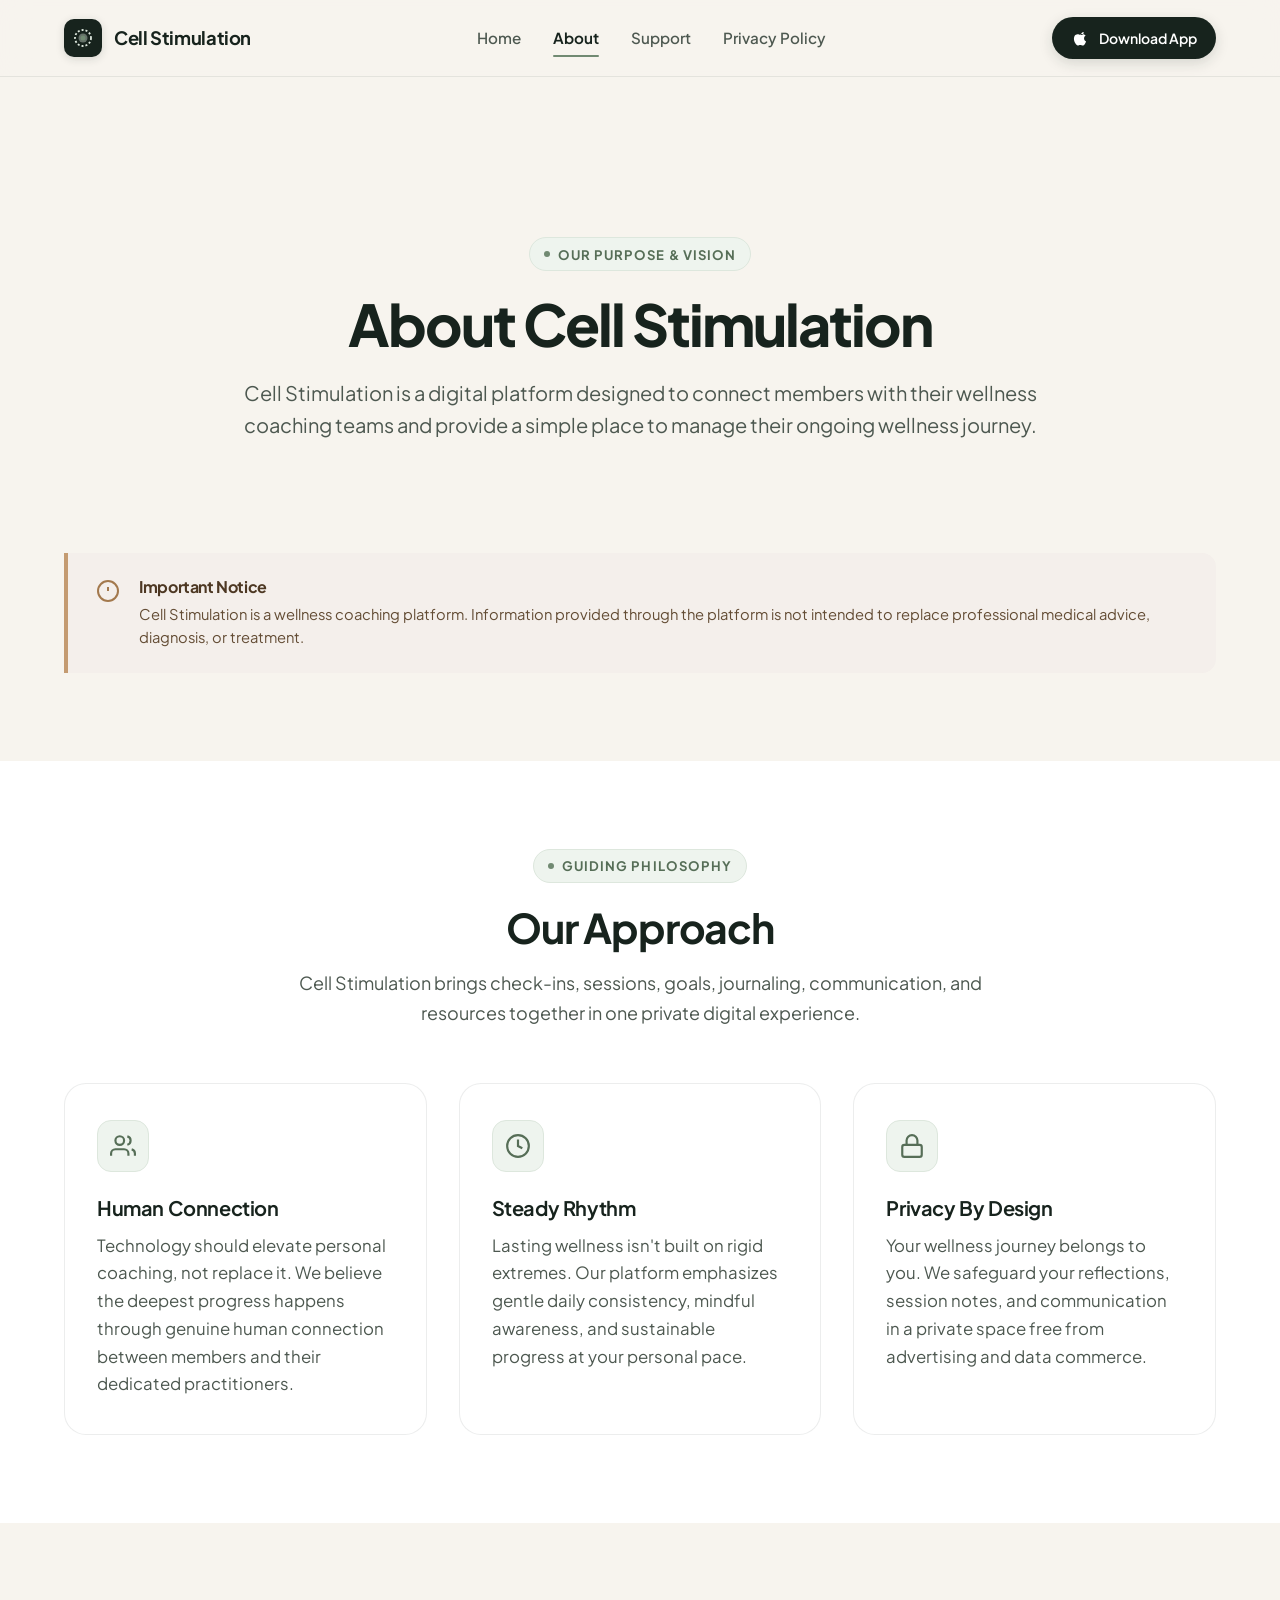
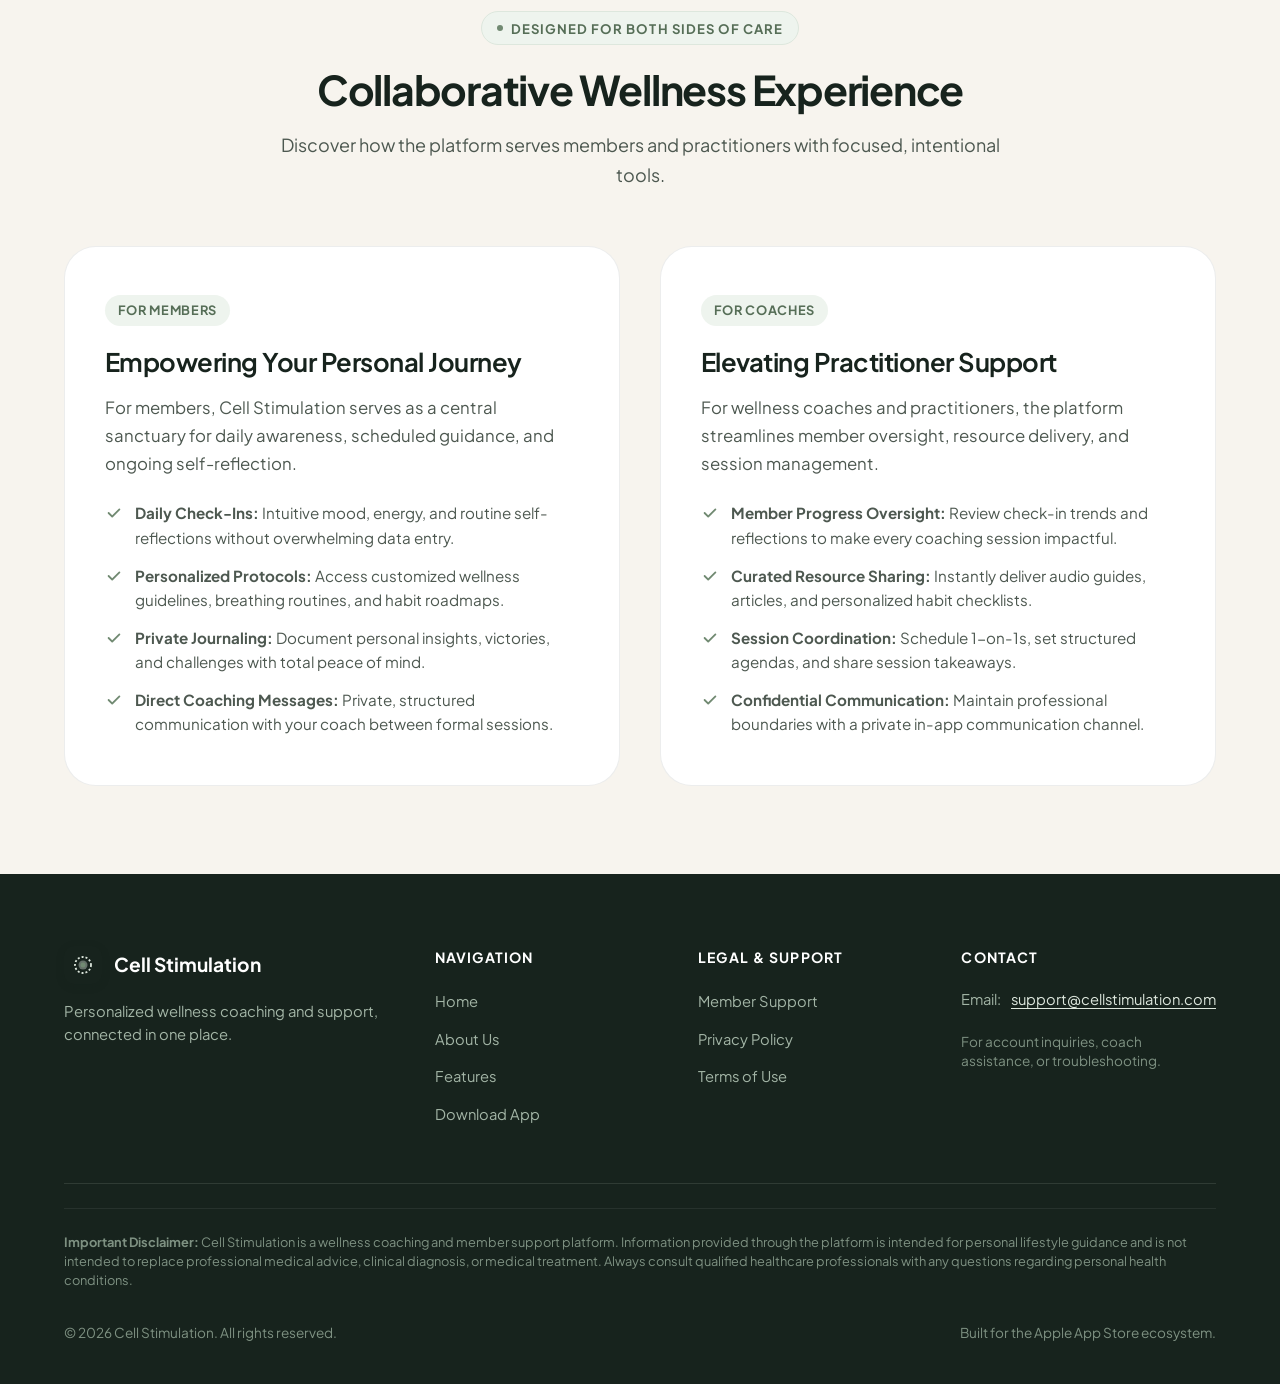
==== about/index.html @ 8d373051 "Deploy Cell Stimulation official website and Apple App Store support pages" ====
<!DOCTYPE html>
<html lang="en">
<head>
  <meta charset="UTF-8">
  <meta name="viewport" content="width=device-width, initial-scale=1.0">
  <title>About Cell Stimulation — Personalized Wellness Coaching Platform</title>
  <meta name="description" content="Learn about Cell Stimulation, a dedicated digital platform designed to connect members with their wellness coaching teams for personalized guidance, daily check-ins, and holistic support.">
  
  <!-- Open Graph -->
  <meta property="og:type" content="website">
  <meta property="og:title" content="About Cell Stimulation">
  <meta property="og:description" content="Cell Stimulation connects members with their wellness coaching teams and provides a simple place to manage their ongoing wellness journey.">
  <meta property="og:image" content="../assets/images/favicon.svg">
  
  <!-- Favicon -->
  <link rel="icon" type="image/svg+xml" href="../assets/images/favicon.svg">
  
  <!-- Google Fonts: Plus Jakarta Sans -->
  <link rel="preconnect" href="https://fonts.googleapis.com">
  <link rel="preconnect" href="https://fonts.gstatic.com" crossorigin>
  <link href="https://fonts.googleapis.com/css2?family=Plus+Jakarta+Sans:wght@400;500;600;700;800&display=swap" rel="stylesheet">
  
  <!-- Stylesheet -->
  <link rel="stylesheet" href="../assets/css/main.css">
</head>
<body>

  <!-- =========================================================================
       SITE HEADER & NAVIGATION
       ========================================================================= -->
  <header class="site-header">
    <div class="container">
      <nav class="nav-container" aria-label="Main Navigation">
        <!-- Logo -->
        <a href="../" class="site-logo" aria-label="Cell Stimulation Home">
          <div class="logo-symbol">
            <svg viewBox="0 0 24 24" fill="none">
              <circle cx="12" cy="12" r="8" stroke="#DDE7DD" stroke-width="1.8" stroke-dasharray="2 2"/>
              <circle cx="12" cy="12" r="4.5" fill="#DDE7DD" fill-opacity="0.4"/>
              <circle cx="12" cy="12" r="2.5" fill="#718A72"/>
            </svg>
          </div>
          <span>Cell Stimulation</span>
        </a>

        <!-- Desktop Navigation Links -->
        <div class="nav-links">
          <a href="../" class="nav-link">Home</a>
          <a href="./" class="nav-link active" aria-current="page">About</a>
          <a href="../support/" class="nav-link">Support</a>
          <a href="../privacy-policy/" class="nav-link">Privacy Policy</a>
        </div>

        <!-- Right Side CTA -->
        <div class="nav-actions">
          <a href="../#app-download" class="btn btn-primary btn-sm">
            <svg class="btn-icon" viewBox="0 0 24 24" fill="currentColor">
              <path d="M18.71 19.5c-.83 1.24-1.71 2.45-3.05 2.47-1.34.03-1.77-.79-3.29-.79-1.53 0-2 .77-3.27.82-1.31.05-2.3-1.32-3.14-2.53C4.25 17 2.94 12.45 4.7 9.39c.87-1.52 2.43-2.48 4.12-2.51 1.28-.02 2.5.87 3.29.87.78 0 2.26-1.07 3.81-.91.65.03 2.47.26 3.64 1.98-.09.06-2.17 1.28-2.15 3.81.03 3.02 2.65 4.03 2.68 4.04-.03.07-.42 1.44-1.38 2.83M15.97 6.84c.64-.78 1.08-1.86.96-2.95-.93.04-2.05.62-2.71 1.4-.58.67-1.09 1.76-.95 2.82 1.03.08 2.07-.54 2.7-1.27z"/>
            </svg>
            Download App
          </a>
          <button class="mobile-toggle" aria-label="Toggle Navigation Menu" aria-expanded="false">
            <span class="hamburger-icon">
              <span class="hamburger-line"></span>
              <span class="hamburger-line"></span>
              <span class="hamburger-line"></span>
            </span>
          </button>
        </div>
      </nav>
    </div>

    <!-- Mobile Drawer Menu -->
    <div class="mobile-drawer" role="region" aria-label="Mobile Navigation">
      <a href="../" class="mobile-nav-link">Home</a>
      <a href="./" class="mobile-nav-link active">About</a>
      <a href="../support/" class="mobile-nav-link">Support</a>
      <a href="../privacy-policy/" class="mobile-nav-link">Privacy Policy</a>
      <a href="../terms/" class="mobile-nav-link">Terms of Use</a>
      <a href="../#app-download" class="btn btn-primary" style="margin-top: 0.5rem;">
        Download the App
      </a>
    </div>
  </header>

  <!-- =========================================================================
       ABOUT HERO
       ========================================================================= -->
  <main>
    <section class="section section-cream" style="padding-bottom: 2rem;">
      <div class="container">
        <div class="about-hero">
          <div class="eyebrow">
            <span class="eyebrow-dot"></span>
            Our Purpose & Vision
          </div>
          <h1>About Cell Stimulation</h1>
          <p class="lead-text">
            Cell Stimulation is a digital platform designed to connect members with their wellness coaching teams and provide a simple place to manage their ongoing wellness journey.
          </p>
        </div>

        <!-- Medical Disclaimer Banner -->
        <div class="disclaimer-banner">
          <svg class="disclaimer-icon" viewBox="0 0 24 24" fill="none" stroke="currentColor" stroke-width="2">
            <circle cx="12" cy="12" r="10"></circle>
            <line x1="12" y1="8" x2="12" y2="12"></line>
            <line x1="12" y1="16" x2="12.01" y2="16"></line>
          </svg>
          <div class="disclaimer-content">
            <h4>Important Notice</h4>
            <p>
              Cell Stimulation is a wellness coaching platform. Information provided through the platform is not intended to replace professional medical advice, diagnosis, or treatment.
            </p>
          </div>
        </div>
      </div>
    </section>

    <!-- =========================================================================
         OUR APPROACH SECTION
         ========================================================================= -->
    <section class="section section-white">
      <div class="container">
        <div class="section-header">
          <div class="eyebrow">
            <span class="eyebrow-dot"></span>
            Guiding Philosophy
          </div>
          <h2>Our Approach</h2>
          <p>
            Cell Stimulation brings check-ins, sessions, goals, journaling, communication, and resources together in one private digital experience.
          </p>
        </div>

        <div class="about-pillars">
          <div class="pillar-card">
            <div class="feature-icon-box">
              <svg viewBox="0 0 24 24" fill="none" stroke="currentColor" stroke-width="2">
                <path d="M17 21v-2a4 4 0 0 0-4-4H5a4 4 0 0 0-4 4v2"></path>
                <circle cx="9" cy="7" r="4"></circle>
                <path d="M23 21v-2a4 4 0 0 0-3-3.87"></path>
                <path d="M16 3.13a4 4 0 0 1 0 7.75"></path>
              </svg>
            </div>
            <h3>Human Connection</h3>
            <p>
              Technology should elevate personal coaching, not replace it. We believe the deepest progress happens through genuine human connection between members and their dedicated practitioners.
            </p>
          </div>

          <div class="pillar-card">
            <div class="feature-icon-box">
              <svg viewBox="0 0 24 24" fill="none" stroke="currentColor" stroke-width="2">
                <circle cx="12" cy="12" r="10"></circle>
                <path d="M12 6v6l4 2"></path>
              </svg>
            </div>
            <h3>Steady Rhythm</h3>
            <p>
              Lasting wellness isn't built on rigid extremes. Our platform emphasizes gentle daily consistency, mindful awareness, and sustainable progress at your personal pace.
            </p>
          </div>

          <div class="pillar-card">
            <div class="feature-icon-box">
              <svg viewBox="0 0 24 24" fill="none" stroke="currentColor" stroke-width="2">
                <rect x="3" y="11" width="18" height="11" rx="2" ry="2"></rect>
                <path d="M7 11V7a5 5 0 0 1 10 0v4"></path>
              </svg>
            </div>
            <h3>Privacy By Design</h3>
            <p>
              Your wellness journey belongs to you. We safeguard your reflections, session notes, and communication in a private space free from advertising and data commerce.
            </p>
          </div>
        </div>
      </div>
    </section>

    <!-- =========================================================================
         FOR MEMBERS & FOR COACHES (Role Split)
         ========================================================================= -->
    <section class="section section-cream">
      <div class="container">
        <div class="section-header">
          <div class="eyebrow">
            <span class="eyebrow-dot"></span>
            Designed for Both Sides of Care
          </div>
          <h2>Collaborative Wellness Experience</h2>
          <p>Discover how the platform serves members and practitioners with focused, intentional tools.</p>
        </div>

        <div class="role-split-grid">
          <!-- Card 1: For Members -->
          <div class="role-card">
            <span class="role-card-badge">For Members</span>
            <h3>Empowering Your Personal Journey</h3>
            <p>
              For members, Cell Stimulation serves as a central sanctuary for daily awareness, scheduled guidance, and ongoing self-reflection.
            </p>
            <div class="role-feature-list">
              <div class="role-feature-item">
                <svg class="role-check-bullet" viewBox="0 0 20 20" fill="currentColor">
                  <path fill-rule="evenodd" d="M16.707 5.293a1 1 0 010 1.414l-8 8a1 1 0 01-1.414 0l-4-4a1 1 0 011.414-1.414L8 12.586l7.293-7.293a1 1 0 011.414 0z" clip-rule="evenodd"/>
                </svg>
                <span><strong>Daily Check-Ins:</strong> Intuitive mood, energy, and routine self-reflections without overwhelming data entry.</span>
              </div>
              <div class="role-feature-item">
                <svg class="role-check-bullet" viewBox="0 0 20 20" fill="currentColor">
                  <path fill-rule="evenodd" d="M16.707 5.293a1 1 0 010 1.414l-8 8a1 1 0 01-1.414 0l-4-4a1 1 0 011.414-1.414L8 12.586l7.293-7.293a1 1 0 011.414 0z" clip-rule="evenodd"/>
                </svg>
                <span><strong>Personalized Protocols:</strong> Access customized wellness guidelines, breathing routines, and habit roadmaps.</span>
              </div>
              <div class="role-feature-item">
                <svg class="role-check-bullet" viewBox="0 0 20 20" fill="currentColor">
                  <path fill-rule="evenodd" d="M16.707 5.293a1 1 0 010 1.414l-8 8a1 1 0 01-1.414 0l-4-4a1 1 0 011.414-1.414L8 12.586l7.293-7.293a1 1 0 011.414 0z" clip-rule="evenodd"/>
                </svg>
                <span><strong>Private Journaling:</strong> Document personal insights, victories, and challenges with total peace of mind.</span>
              </div>
              <div class="role-feature-item">
                <svg class="role-check-bullet" viewBox="0 0 20 20" fill="currentColor">
                  <path fill-rule="evenodd" d="M16.707 5.293a1 1 0 010 1.414l-8 8a1 1 0 01-1.414 0l-4-4a1 1 0 011.414-1.414L8 12.586l7.293-7.293a1 1 0 011.414 0z" clip-rule="evenodd"/>
                </svg>
                <span><strong>Direct Coaching Messages:</strong> Private, structured communication with your coach between formal sessions.</span>
              </div>
            </div>
          </div>

          <!-- Card 2: For Coaches -->
          <div class="role-card">
            <span class="role-card-badge">For Coaches</span>
            <h3>Elevating Practitioner Support</h3>
            <p>
              For wellness coaches and practitioners, the platform streamlines member oversight, resource delivery, and session management.
            </p>
            <div class="role-feature-list">
              <div class="role-feature-item">
                <svg class="role-check-bullet" viewBox="0 0 20 20" fill="currentColor">
                  <path fill-rule="evenodd" d="M16.707 5.293a1 1 0 010 1.414l-8 8a1 1 0 01-1.414 0l-4-4a1 1 0 011.414-1.414L8 12.586l7.293-7.293a1 1 0 011.414 0z" clip-rule="evenodd"/>
                </svg>
                <span><strong>Member Progress Oversight:</strong> Review check-in trends and reflections to make every coaching session impactful.</span>
              </div>
              <div class="role-feature-item">
                <svg class="role-check-bullet" viewBox="0 0 20 20" fill="currentColor">
                  <path fill-rule="evenodd" d="M16.707 5.293a1 1 0 010 1.414l-8 8a1 1 0 01-1.414 0l-4-4a1 1 0 011.414-1.414L8 12.586l7.293-7.293a1 1 0 011.414 0z" clip-rule="evenodd"/>
                </svg>
                <span><strong>Curated Resource Sharing:</strong> Instantly deliver audio guides, articles, and personalized habit checklists.</span>
              </div>
              <div class="role-feature-item">
                <svg class="role-check-bullet" viewBox="0 0 20 20" fill="currentColor">
                  <path fill-rule="evenodd" d="M16.707 5.293a1 1 0 010 1.414l-8 8a1 1 0 01-1.414 0l-4-4a1 1 0 011.414-1.414L8 12.586l7.293-7.293a1 1 0 011.414 0z" clip-rule="evenodd"/>
                </svg>
                <span><strong>Session Coordination:</strong> Schedule 1-on-1s, set structured agendas, and share session takeaways.</span>
              </div>
              <div class="role-feature-item">
                <svg class="role-check-bullet" viewBox="0 0 20 20" fill="currentColor">
                  <path fill-rule="evenodd" d="M16.707 5.293a1 1 0 010 1.414l-8 8a1 1 0 01-1.414 0l-4-4a1 1 0 011.414-1.414L8 12.586l7.293-7.293a1 1 0 011.414 0z" clip-rule="evenodd"/>
                </svg>
                <span><strong>Confidential Communication:</strong> Maintain professional boundaries with a private in-app communication channel.</span>
              </div>
            </div>
          </div>
        </div>
      </div>
    </section>
  </main>

  <!-- =========================================================================
       FOOTER
       ========================================================================= -->
  <footer class="site-footer">
    <div class="container">
      <div class="footer-top">
        <div class="footer-brand">
          <div class="footer-logo">
            <div class="logo-symbol">
              <svg viewBox="0 0 24 24" fill="none">
                <circle cx="12" cy="12" r="8" stroke="#DDE7DD" stroke-width="1.8" stroke-dasharray="2 2"/>
                <circle cx="12" cy="12" r="4.5" fill="#DDE7DD" fill-opacity="0.4"/>
                <circle cx="12" cy="12" r="2.5" fill="#718A72"/>
              </svg>
            </div>
            <span>Cell Stimulation</span>
          </div>
          <p class="footer-desc">
            Personalized wellness coaching and support, connected in one place.
          </p>
        </div>

        <div>
          <div class="footer-heading">Navigation</div>
          <ul class="footer-links">
            <li><a href="../" class="footer-link">Home</a></li>
            <li><a href="./" class="footer-link">About Us</a></li>
            <li><a href="../#features" class="footer-link">Features</a></li>
            <li><a href="../#app-download" class="footer-link">Download App</a></li>
          </ul>
        </div>

        <div>
          <div class="footer-heading">Legal & Support</div>
          <ul class="footer-links">
            <li><a href="../support/" class="footer-link">Member Support</a></li>
            <li><a href="../privacy-policy/" class="footer-link">Privacy Policy</a></li>
            <li><a href="../terms/" class="footer-link">Terms of Use</a></li>
          </ul>
        </div>

        <div>
          <div class="footer-heading">Contact</div>
          <div class="footer-links">
            <div class="footer-contact-item">
              <span>Email:</span>
              <a href="mailto:support@cellstimulation.com" class="support-email-link">support@cellstimulation.com</a>
            </div>
            <p style="font-size: 0.85rem; color: #7E9182; margin-top: 0.5rem; line-height: 1.4;">
              For account inquiries, coach assistance, or troubleshooting.
            </p>
          </div>
        </div>
      </div>

      <div class="medical-disclaimer-footer">
        <strong>Important Disclaimer:</strong> Cell Stimulation is a wellness coaching and member support platform. Information provided through the platform is intended for personal lifestyle guidance and is not intended to replace professional medical advice, clinical diagnosis, or medical treatment. Always consult qualified healthcare professionals with any questions regarding personal health conditions.
      </div>

      <div class="footer-bottom">
        <div>© <span class="current-year">2026</span> Cell Stimulation. All rights reserved.</div>
        <div>Built for the Apple App Store ecosystem.</div>
      </div>
    </div>
  </footer>

  <script src="../assets/js/main.js"></script>
</body>
</html>
---- assets/css/main.css ----
/* ==========================================================================
   CELL STIMULATION — CORE DESIGN SYSTEM & STYLESHEET
   Aesthetic: Minimal Premium Wellness (Calm, Warm, Trustworthy, Human)
   Palette: Forest Dark, Sage, Soft Sage, Warm Cream, Ivory, Crisp White
   ========================================================================== */

/* --------------------------------------------------------------------------
   CSS VARIABLES & DESIGN TOKENS
   -------------------------------------------------------------------------- */
:root {
  /* Brand Palette */
  --primary-dark: #17231D;
  --primary-dark-rgb: 23, 35, 29;
  --sage: #718A72;
  --sage-rgb: 113, 138, 114;
  --sage-dark: #566E57;
  --sage-hover: #607961;
  --soft-sage: #DDE7DD;
  --soft-sage-subtle: #EEF4EE;
  --soft-sage-light: #F4F8F4;
  --warm-cream: #F7F4EE;
  --warm-cream-alt: #EFE9DE;
  --white: #FFFFFF;
  --white-rgb: 255, 255, 255;
  
  /* Text & Surfaces */
  --text-primary: #1D241F;
  --text-secondary: #4D5850;
  --text-muted: #69736C;
  --text-light: #8E9991;
  --surface-card: #FFFFFF;
  --surface-subtle: #FAF8F5;
  --surface-elevated: #FFFFFF;
  
  /* Borders & Shadows */
  --border-subtle: rgba(23, 35, 29, 0.08);
  --border-light: rgba(23, 35, 29, 0.12);
  --border-sage: rgba(113, 138, 114, 0.3);
  --shadow-sm: 0 2px 8px -2px rgba(23, 35, 29, 0.04), 0 1px 3px rgba(23, 35, 29, 0.02);
  --shadow-md: 0 8px 24px -4px rgba(23, 35, 29, 0.06), 0 2px 6px -1px rgba(23, 35, 29, 0.03);
  --shadow-lg: 0 20px 40px -8px rgba(23, 35, 29, 0.08), 0 4px 12px -2px rgba(23, 35, 29, 0.04);
  --shadow-phone: 0 28px 60px -12px rgba(23, 35, 29, 0.16), 0 12px 24px -6px rgba(23, 35, 29, 0.08);
  
  /* Typography */
  --font-family: 'Plus Jakarta Sans', -apple-system, BlinkMacSystemFont, 'Segoe UI', Roboto, Helvetica, Arial, sans-serif;
  --font-serif: 'Playfair Display', Georgia, serif;
  
  /* Transitions */
  --transition-fast: 0.18s cubic-bezier(0.16, 1, 0.3, 1);
  --transition-base: 0.28s cubic-bezier(0.16, 1, 0.3, 1);
  --transition-smooth: 0.4s cubic-bezier(0.16, 1, 0.3, 1);
  
  /* Layout */
  --container-max: 1200px;
  --container-legal: 860px;
  --container-pad: 1.5rem;
  --nav-height: 76px;
  --radius-sm: 8px;
  --radius-md: 14px;
  --radius-lg: 22px;
  --radius-xl: 32px;
  --radius-full: 9999px;
}

/* --------------------------------------------------------------------------
   RESET & BASE STYLES
   -------------------------------------------------------------------------- */
*, *::before, *::after {
  box-sizing: border-box;
  margin: 0;
  padding: 0;
}

html {
  font-family: var(--font-family);
  font-size: 16px;
  line-height: 1.6;
  color: var(--text-primary);
  background-color: var(--warm-cream);
  scroll-behavior: smooth;
  -webkit-font-smoothing: antialiased;
  -moz-osx-font-smoothing: grayscale;
  text-rendering: optimizeLegibility;
}

body {
  min-height: 100vh;
  display: flex;
  flex-direction: column;
  background-color: var(--warm-cream);
  overflow-x: hidden;
}

img, svg {
  display: block;
  max-width: 100%;
}

a {
  color: inherit;
  text-decoration: none;
  transition: color var(--transition-fast);
}

button, input, select, textarea {
  font: inherit;
  color: inherit;
}

ul, ol {
  list-style: none;
}

/* --------------------------------------------------------------------------
   TYPOGRAPHY
   -------------------------------------------------------------------------- */
h1, h2, h3, h4, h5, h6 {
  color: var(--primary-dark);
  font-weight: 700;
  line-height: 1.25;
  letter-spacing: -0.025em;
}

h1 {
  font-size: clamp(2.4rem, 4.5vw, 3.8rem);
  letter-spacing: -0.035em;
  font-weight: 750;
  line-height: 1.15;
}

h2 {
  font-size: clamp(1.85rem, 3.2vw, 2.6rem);
  letter-spacing: -0.03em;
  line-height: 1.2;
}

h3 {
  font-size: clamp(1.25rem, 2vw, 1.5rem);
  font-weight: 650;
  letter-spacing: -0.02em;
}

p {
  color: var(--text-secondary);
  font-size: 1.05rem;
  line-height: 1.65;
}

.lead-text {
  font-size: clamp(1.1rem, 1.8vw, 1.25rem);
  line-height: 1.6;
  color: var(--text-secondary);
}

.text-muted {
  color: var(--text-muted);
}

.eyebrow {
  display: inline-flex;
  align-items: center;
  gap: 0.5rem;
  font-size: 0.82rem;
  font-weight: 700;
  text-transform: uppercase;
  letter-spacing: 0.08em;
  color: var(--sage-dark);
  background-color: var(--soft-sage-subtle);
  border: 1px solid var(--soft-sage);
  padding: 0.35rem 0.9rem;
  border-radius: var(--radius-full);
  margin-bottom: 1.25rem;
}

.eyebrow-dot {
  width: 6px;
  height: 6px;
  border-radius: 50%;
  background-color: var(--sage);
}

/* --------------------------------------------------------------------------
   LAYOUT UTILITIES
   -------------------------------------------------------------------------- */
.container {
  width: 100%;
  max-width: var(--container-max);
  margin-left: auto;
  margin-right: auto;
  padding-left: var(--container-pad);
  padding-right: var(--container-pad);
}

.container-narrow {
  max-width: 900px;
}

.container-legal {
  max-width: var(--container-legal);
}

.section {
  padding: 5.5rem 0;
  position: relative;
}

.section-cream {
  background-color: var(--warm-cream);
}

.section-white {
  background-color: var(--white);
}

.section-subtle {
  background-color: var(--soft-sage-light);
}

.section-header {
  text-align: center;
  max-width: 720px;
  margin: 0 auto 3.5rem auto;
}

.section-header h2 {
  margin-bottom: 1rem;
}

.section-header p {
  font-size: 1.125rem;
}

/* --------------------------------------------------------------------------
   BUTTONS & BADGES
   -------------------------------------------------------------------------- */
.btn {
  display: inline-flex;
  align-items: center;
  justify-content: center;
  gap: 0.6rem;
  font-size: 0.975rem;
  font-weight: 600;
  padding: 0.8rem 1.6rem;
  border-radius: var(--radius-full);
  transition: all var(--transition-base);
  cursor: pointer;
  border: 1px solid transparent;
  white-space: nowrap;
}

.btn-primary {
  background-color: var(--primary-dark);
  color: var(--white);
  box-shadow: 0 4px 14px rgba(23, 35, 29, 0.15);
}

.btn-primary:hover {
  background-color: #24352D;
  transform: translateY(-2px);
  box-shadow: 0 6px 20px rgba(23, 35, 29, 0.22);
  color: var(--white);
}

.btn-secondary {
  background-color: transparent;
  color: var(--primary-dark);
  border: 1px solid var(--border-light);
  background-color: rgba(255, 255, 255, 0.6);
}

.btn-secondary:hover {
  background-color: var(--white);
  border-color: var(--sage);
  color: var(--primary-dark);
  transform: translateY(-2px);
  box-shadow: var(--shadow-sm);
}

.btn-sage {
  background-color: var(--sage);
  color: var(--white);
}

.btn-sage:hover {
  background-color: var(--sage-dark);
  transform: translateY(-2px);
  color: var(--white);
}

.btn-sm {
  padding: 0.55rem 1.15rem;
  font-size: 0.875rem;
}

.btn-icon {
  width: 18px;
  height: 18px;
  flex-shrink: 0;
}

/* --------------------------------------------------------------------------
   HEADER & NAVIGATION
   -------------------------------------------------------------------------- */
.site-header {
  position: sticky;
  top: 0;
  z-index: 1000;
  background-color: rgba(247, 244, 238, 0.92);
  backdrop-filter: blur(14px);
  -webkit-backdrop-filter: blur(14px);
  border-bottom: 1px solid var(--border-subtle);
  transition: all var(--transition-base);
}

.nav-container {
  display: flex;
  align-items: center;
  justify-content: space-between;
  height: var(--nav-height);
}

/* Logo */
.site-logo {
  display: flex;
  align-items: center;
  gap: 0.75rem;
  font-size: 1.15rem;
  font-weight: 700;
  letter-spacing: -0.02em;
  color: var(--primary-dark);
  text-decoration: none;
}

.logo-symbol {
  width: 38px;
  height: 38px;
  border-radius: 10px;
  background-color: var(--primary-dark);
  display: flex;
  align-items: center;
  justify-content: center;
  position: relative;
  flex-shrink: 0;
  box-shadow: 0 2px 8px rgba(23, 35, 29, 0.15);
}

.logo-symbol svg {
  width: 24px;
  height: 24px;
}

/* Desktop Nav Links */
.nav-links {
  display: flex;
  align-items: center;
  gap: 2rem;
}

.nav-link {
  font-size: 0.95rem;
  font-weight: 550;
  color: var(--text-secondary);
  position: relative;
  padding: 0.4rem 0;
  transition: color var(--transition-fast);
}

.nav-link:hover {
  color: var(--primary-dark);
}

.nav-link.active {
  color: var(--primary-dark);
  font-weight: 650;
}

.nav-link.active::after {
  content: '';
  position: absolute;
  bottom: 0;
  left: 0;
  right: 0;
  height: 2px;
  background-color: var(--sage);
  border-radius: 2px;
}

.nav-actions {
  display: flex;
  align-items: center;
  gap: 1rem;
}

/* Mobile Menu Toggle */
.mobile-toggle {
  display: none;
  background: transparent;
  border: none;
  width: 42px;
  height: 42px;
  border-radius: var(--radius-sm);
  cursor: pointer;
  padding: 0;
  align-items: center;
  justify-content: center;
  color: var(--primary-dark);
}

.hamburger-icon {
  width: 22px;
  height: 18px;
  display: flex;
  flex-direction: column;
  justify-content: space-between;
}

.hamburger-line {
  display: block;
  height: 2px;
  width: 100%;
  background-color: var(--primary-dark);
  border-radius: 2px;
  transition: all var(--transition-base);
}

/* Mobile Nav Drawer */
.mobile-drawer {
  display: none;
  position: fixed;
  top: var(--nav-height);
  left: 0;
  right: 0;
  background-color: var(--warm-cream);
  border-bottom: 1px solid var(--border-light);
  padding: 1.5rem var(--container-pad) 2rem var(--container-pad);
  box-shadow: var(--shadow-lg);
  flex-direction: column;
  gap: 1.25rem;
  z-index: 999;
}

.mobile-drawer.open {
  display: flex;
}

.mobile-nav-link {
  font-size: 1.15rem;
  font-weight: 600;
  color: var(--primary-dark);
  padding: 0.6rem 0;
  border-bottom: 1px solid var(--border-subtle);
}

.mobile-nav-link.active {
  color: var(--sage-dark);
}

/* --------------------------------------------------------------------------
   HERO SECTION
   -------------------------------------------------------------------------- */
.hero {
  padding: 4.5rem 0 5.5rem 0;
  background: radial-gradient(circle at 80% 20%, rgba(221, 231, 221, 0.45) 0%, rgba(247, 244, 238, 0) 65%);
  overflow: hidden;
}

.hero-grid {
  display: grid;
  grid-template-columns: 1.1fr 0.9fr;
  align-items: center;
  gap: 4rem;
}

.hero-content {
  max-width: 580px;
}

.hero-title {
  margin-bottom: 1.5rem;
}

.hero-lead {
  margin-bottom: 2.25rem;
}

.hero-actions {
  display: flex;
  flex-wrap: wrap;
  align-items: center;
  gap: 1rem;
  margin-bottom: 2.5rem;
}

.hero-trust-bar {
  display: flex;
  flex-wrap: wrap;
  align-items: center;
  gap: 1.75rem;
  padding-top: 1.75rem;
  border-top: 1px solid var(--border-subtle);
}

.trust-item {
  display: flex;
  align-items: center;
  gap: 0.55rem;
  font-size: 0.88rem;
  font-weight: 550;
  color: var(--text-secondary);
}

.trust-icon {
  width: 16px;
  height: 16px;
  color: var(--sage);
  flex-shrink: 0;
}

/* --------------------------------------------------------------------------
   SMARTPHONE HARDWARE MOCKUP (Pure CSS + Vector)
   Ultra-realistic Apple iPhone Style Device Frame
   -------------------------------------------------------------------------- */
.phone-mockup-wrapper {
  display: flex;
  justify-content: center;
  align-items: center;
  perspective: 1000px;
  position: relative;
}

.phone-mockup-glow {
  position: absolute;
  width: 320px;
  height: 520px;
  background: radial-gradient(circle, rgba(113, 138, 114, 0.22) 0%, rgba(247, 244, 238, 0) 70%);
  filter: blur(40px);
  z-index: 1;
}

.smartphone-device {
  position: relative;
  z-index: 2;
  width: 310px;
  height: 630px;
  background: #1B211D;
  border-radius: 46px;
  padding: 11px;
  box-shadow: 
    0 0 0 1px #303B33,
    0 0 0 3px #131A15,
    0 30px 60px -15px rgba(23, 35, 29, 0.28),
    0 12px 24px -6px rgba(23, 35, 29, 0.12);
  transition: transform var(--transition-smooth);
}

.smartphone-device:hover {
  transform: translateY(-4px) rotateX(1deg);
}

.phone-inner-screen {
  position: relative;
  width: 100%;
  height: 100%;
  background: #FAF8F5;
  border-radius: 36px;
  overflow: hidden;
  display: flex;
  flex-direction: column;
  box-shadow: inset 0 0 4px rgba(0, 0, 0, 0.15);
}

/* Dynamic Island */
.phone-island {
  position: absolute;
  top: 10px;
  left: 50%;
  transform: translateX(-50%);
  width: 92px;
  height: 24px;
  background-color: #000000;
  border-radius: 20px;
  z-index: 20;
  display: flex;
  align-items: center;
  justify-content: flex-end;
  padding-right: 9px;
}

.phone-island-camera {
  width: 9px;
  height: 9px;
  border-radius: 50%;
  background: radial-gradient(circle, #1A2634 30%, #0D131A 90%);
  border: 1px solid #202930;
}

/* Phone Status Bar */
.phone-status-bar {
  height: 38px;
  padding: 8px 18px 0 18px;
  display: flex;
  align-items: center;
  justify-content: space-between;
  font-size: 11px;
  font-weight: 600;
  color: var(--primary-dark);
  z-index: 10;
}

.phone-status-icons {
  display: flex;
  align-items: center;
  gap: 5px;
}

/* App UI Inside Phone */
.app-screen-content {
  flex: 1;
  padding: 8px 16px 16px 16px;
  display: flex;
  flex-direction: column;
  gap: 12px;
  overflow-y: auto;
  scrollbar-width: none;
}

.app-screen-content::-webkit-scrollbar {
  display: none;
}

.app-header-bar {
  display: flex;
  align-items: center;
  justify-content: space-between;
  padding: 4px 0 2px 0;
}

.app-user-greeting {
  font-size: 11px;
  color: var(--text-muted);
  font-weight: 500;
}

.app-user-name {
  font-size: 15px;
  font-weight: 750;
  color: var(--primary-dark);
  letter-spacing: -0.02em;
}

.app-avatar {
  width: 32px;
  height: 32px;
  border-radius: 50%;
  background: var(--soft-sage);
  border: 1.5px solid var(--sage);
  display: flex;
  align-items: center;
  justify-content: center;
  font-size: 12px;
  font-weight: 700;
  color: var(--primary-dark);
}

/* Mini Cards inside phone */
.mini-card {
  background: var(--white);
  border: 1px solid rgba(23, 35, 29, 0.06);
  border-radius: 16px;
  padding: 12px;
  box-shadow: 0 2px 6px rgba(23, 35, 29, 0.03);
}

.mini-card-header {
  display: flex;
  align-items: center;
  justify-content: space-between;
  margin-bottom: 8px;
}

.mini-card-title {
  font-size: 11px;
  font-weight: 700;
  text-transform: uppercase;
  letter-spacing: 0.05em;
  color: var(--sage-dark);
}

.mini-badge {
  font-size: 10px;
  font-weight: 600;
  padding: 2px 7px;
  border-radius: 10px;
  background: var(--soft-sage-subtle);
  color: var(--sage-dark);
}

.mini-progress-row {
  display: flex;
  align-items: center;
  justify-content: space-between;
  gap: 8px;
}

.mini-progress-bar {
  flex: 1;
  height: 6px;
  background: var(--soft-sage);
  border-radius: 4px;
  overflow: hidden;
}

.mini-progress-fill {
  width: 78%;
  height: 100%;
  background: var(--sage);
  border-radius: 4px;
}

.mini-coach-session {
  display: flex;
  align-items: center;
  gap: 10px;
  background: linear-gradient(135deg, #17231D 0%, #203129 100%);
  color: var(--white);
  border-radius: 16px;
  padding: 12px;
}

.coach-thumb {
  width: 36px;
  height: 36px;
  border-radius: 50%;
  background: #718A72;
  display: flex;
  align-items: center;
  justify-content: center;
  font-size: 12px;
  font-weight: 700;
  color: var(--white);
  flex-shrink: 0;
}

.coach-info {
  flex: 1;
  min-width: 0;
}

.coach-title {
  font-size: 12px;
  font-weight: 700;
  color: var(--white);
  white-space: nowrap;
  overflow: hidden;
  text-overflow: ellipsis;
}

.coach-sub {
  font-size: 10px;
  color: var(--soft-sage);
}

.btn-mini-join {
  background: var(--white);
  color: var(--primary-dark);
  font-size: 10px;
  font-weight: 700;
  padding: 5px 9px;
  border-radius: 12px;
  border: none;
}

.mini-metrics-grid {
  display: grid;
  grid-template-columns: 1fr 1fr;
  gap: 8px;
}

.mini-metric-item {
  background: var(--white);
  border: 1px solid rgba(23, 35, 29, 0.05);
  border-radius: 14px;
  padding: 10px;
}

.mini-metric-label {
  font-size: 10px;
  color: var(--text-muted);
}

.mini-metric-value {
  font-size: 14px;
  font-weight: 750;
  color: var(--primary-dark);
  margin-top: 2px;
}

/* Phone Bottom Nav */
.phone-bottom-nav {
  height: 52px;
  background: var(--white);
  border-top: 1px solid rgba(23, 35, 29, 0.06);
  display: flex;
  align-items: center;
  justify-content: space-around;
  padding: 0 8px;
  z-index: 10;
}

.phone-nav-tab {
  display: flex;
  flex-direction: column;
  align-items: center;
  gap: 2px;
  color: var(--text-muted);
  font-size: 9px;
  font-weight: 600;
}

.phone-nav-tab.active {
  color: var(--sage-dark);
}

.phone-nav-icon {
  width: 18px;
  height: 18px;
}

/* --------------------------------------------------------------------------
   FEATURES SECTION (6 Cards)
   -------------------------------------------------------------------------- */
.features-grid {
  display: grid;
  grid-template-columns: repeat(3, 1fr);
  gap: 1.75rem;
}

.feature-card {
  background-color: var(--surface-card);
  border: 1px solid var(--border-subtle);
  border-radius: var(--radius-lg);
  padding: 2.25rem 2rem;
  transition: all var(--transition-base);
  display: flex;
  flex-direction: column;
  position: relative;
}

.feature-card:hover {
  transform: translateY(-4px);
  border-color: var(--border-sage);
  box-shadow: var(--shadow-md);
}

.feature-icon-box {
  width: 52px;
  height: 52px;
  border-radius: var(--radius-md);
  background-color: var(--soft-sage-subtle);
  border: 1px solid var(--soft-sage);
  display: flex;
  align-items: center;
  justify-content: center;
  color: var(--sage-dark);
  margin-bottom: 1.4rem;
  transition: all var(--transition-base);
}

.feature-card:hover .feature-icon-box {
  background-color: var(--sage);
  color: var(--white);
  border-color: var(--sage);
}

.feature-icon-box svg {
  width: 26px;
  height: 26px;
}

.feature-card h3 {
  margin-bottom: 0.75rem;
  font-size: 1.25rem;
}

.feature-card p {
  font-size: 0.975rem;
  color: var(--text-secondary);
  line-height: 1.6;
}

/* --------------------------------------------------------------------------
   MEMBER EXPERIENCE SECTION (Interactive Showcase)
   -------------------------------------------------------------------------- */
.experience-container {
  display: grid;
  grid-template-columns: 1fr 1fr;
  align-items: center;
  gap: 4rem;
}

.experience-nav {
  display: flex;
  flex-direction: column;
  gap: 0.75rem;
}

.exp-tab-button {
  background: var(--surface-card);
  border: 1px solid var(--border-subtle);
  border-radius: var(--radius-md);
  padding: 1.25rem 1.5rem;
  text-align: left;
  cursor: pointer;
  transition: all var(--transition-base);
  display: flex;
  align-items: flex-start;
  gap: 1.2rem;
}

.exp-tab-button:hover {
  background: #FCFBF9;
  border-color: var(--border-light);
}

.exp-tab-button.active {
  background: var(--white);
  border-color: var(--sage);
  box-shadow: var(--shadow-sm);
  transform: translateX(6px);
}

.exp-tab-num {
  font-size: 0.85rem;
  font-weight: 700;
  color: var(--sage);
  background: var(--soft-sage-subtle);
  width: 28px;
  height: 28px;
  border-radius: 50%;
  display: flex;
  align-items: center;
  justify-content: center;
  flex-shrink: 0;
  margin-top: 2px;
}

.exp-tab-button.active .exp-tab-num {
  background: var(--sage);
  color: var(--white);
}

.exp-tab-content h4 {
  font-size: 1.1rem;
  font-weight: 700;
  margin-bottom: 0.35rem;
  color: var(--primary-dark);
}

.exp-tab-content p {
  font-size: 0.925rem;
  color: var(--text-muted);
  line-height: 1.5;
  margin: 0;
}

/* Experience Interactive Screen View */
.exp-screen-card {
  background: var(--white);
  border: 1px solid var(--border-subtle);
  border-radius: var(--radius-xl);
  padding: 2.5rem;
  box-shadow: var(--shadow-lg);
  min-height: 480px;
  display: flex;
  flex-direction: column;
  justify-content: center;
  position: relative;
  overflow: hidden;
}

.exp-screen-badge {
  display: inline-flex;
  align-items: center;
  gap: 0.4rem;
  font-size: 0.75rem;
  font-weight: 700;
  text-transform: uppercase;
  letter-spacing: 0.08em;
  color: var(--sage-dark);
  margin-bottom: 1rem;
}

.exp-screen-title {
  font-size: 1.75rem;
  margin-bottom: 0.75rem;
}

.exp-screen-desc {
  font-size: 1.05rem;
  color: var(--text-secondary);
  margin-bottom: 2rem;
}

.screen-preview-box {
  background: var(--soft-sage-subtle);
  border: 1px solid var(--soft-sage);
  border-radius: var(--radius-lg);
  padding: 1.5rem;
}

/* --------------------------------------------------------------------------
   COACHING TEAM SECTION
   -------------------------------------------------------------------------- */
.coaching-box {
  background: linear-gradient(145deg, #17231D 0%, #1F2E26 100%);
  color: var(--white);
  border-radius: var(--radius-xl);
  padding: 4.5rem;
  position: relative;
  overflow: hidden;
}

.coaching-box::after {
  content: '';
  position: absolute;
  top: -100px;
  right: -100px;
  width: 400px;
  height: 400px;
  background: radial-gradient(circle, rgba(113, 138, 114, 0.25) 0%, rgba(23, 35, 29, 0) 70%);
  pointer-events: none;
}

.coaching-grid {
  display: grid;
  grid-template-columns: 1.15fr 0.85fr;
  align-items: center;
  gap: 3.5rem;
  position: relative;
  z-index: 2;
}

.coaching-content h2 {
  color: var(--white);
  margin-bottom: 1.25rem;
}

.coaching-content p {
  color: #DDE7DD;
  font-size: 1.125rem;
  line-height: 1.7;
  margin-bottom: 2rem;
}

.coaching-features-list {
  display: flex;
  flex-direction: column;
  gap: 0.9rem;
}

.coaching-feature-item {
  display: flex;
  align-items: center;
  gap: 0.75rem;
  font-size: 0.975rem;
  font-weight: 500;
  color: #F7F4EE;
}

.coaching-check {
  width: 20px;
  height: 20px;
  border-radius: 50%;
  background-color: var(--sage);
  color: var(--white);
  display: flex;
  align-items: center;
  justify-content: center;
  flex-shrink: 0;
}

.coaching-preview-card {
  background: rgba(255, 255, 255, 0.06);
  border: 1px solid rgba(221, 231, 221, 0.15);
  backdrop-filter: blur(10px);
  -webkit-backdrop-filter: blur(10px);
  border-radius: var(--radius-lg);
  padding: 2rem;
}

.coach-header-card {
  display: flex;
  align-items: center;
  gap: 1rem;
  margin-bottom: 1.5rem;
  padding-bottom: 1.25rem;
  border-bottom: 1px solid rgba(221, 231, 221, 0.12);
}

.coach-avatar-lg {
  width: 48px;
  height: 48px;
  border-radius: 50%;
  background: var(--sage);
  display: flex;
  align-items: center;
  justify-content: center;
  font-size: 16px;
  font-weight: 700;
  color: var(--white);
}

.coach-meta h4 {
  color: var(--white);
  font-size: 1.05rem;
  margin-bottom: 0.2rem;
}

.coach-meta span {
  color: var(--soft-sage);
  font-size: 0.85rem;
}

.coach-action-pill {
  background: rgba(221, 231, 221, 0.1);
  border: 1px solid rgba(221, 231, 221, 0.15);
  border-radius: var(--radius-sm);
  padding: 0.75rem 1rem;
  display: flex;
  align-items: center;
  justify-content: space-between;
  margin-bottom: 0.75rem;
  font-size: 0.88rem;
  color: #F7F4EE;
}

/* --------------------------------------------------------------------------
   PRIVACY SECTION (Trust Anchor)
   -------------------------------------------------------------------------- */
.privacy-card {
  background: var(--surface-card);
  border: 1px solid var(--border-subtle);
  border-radius: var(--radius-xl);
  padding: 3.5rem;
  display: grid;
  grid-template-columns: 1.2fr 0.8fr;
  align-items: center;
  gap: 3rem;
  position: relative;
  overflow: hidden;
}

.privacy-card::before {
  content: '';
  position: absolute;
  top: 0;
  left: 0;
  width: 6px;
  height: 100%;
  background: var(--sage);
}

.privacy-content h2 {
  margin-bottom: 1rem;
}

.privacy-content p {
  font-size: 1.1rem;
  margin-bottom: 1.75rem;
}

.privacy-visual {
  background: var(--soft-sage-subtle);
  border: 1px solid var(--soft-sage);
  border-radius: var(--radius-lg);
  padding: 2rem;
  display: flex;
  flex-direction: column;
  gap: 1.25rem;
}

.privacy-bullet {
  display: flex;
  align-items: flex-start;
  gap: 0.85rem;
}

.privacy-bullet-icon {
  width: 22px;
  height: 22px;
  color: var(--sage-dark);
  flex-shrink: 0;
  margin-top: 2px;
}

.privacy-bullet-text h5 {
  font-size: 0.95rem;
  font-weight: 700;
  margin-bottom: 0.2rem;
  color: var(--primary-dark);
}

.privacy-bullet-text p {
  font-size: 0.85rem;
  color: var(--text-muted);
  line-height: 1.45;
  margin: 0;
}

/* --------------------------------------------------------------------------
   APP DOWNLOAD CTA SECTION
   -------------------------------------------------------------------------- */
.download-section {
  text-align: center;
  background: var(--soft-sage-light);
  border-top: 1px solid var(--soft-sage);
  border-bottom: 1px solid var(--soft-sage);
  padding: 5.5rem 0;
}

.download-box {
  max-width: 680px;
  margin: 0 auto;
}

.download-box h2 {
  margin-bottom: 1rem;
}

.download-box p {
  font-size: 1.15rem;
  margin-bottom: 2rem;
}

.download-badges {
  display: flex;
  align-items: center;
  justify-content: center;
  gap: 1.25rem;
  flex-wrap: wrap;
}

.app-store-badge-link {
  display: inline-block;
  transition: transform var(--transition-base), opacity var(--transition-fast);
  border-radius: 12px;
}

.app-store-badge-link:hover {
  transform: translateY(-2px);
  opacity: 0.92;
}

.app-store-badge-img {
  height: 52px;
  width: auto;
}

.app-store-note {
  font-size: 0.825rem;
  color: var(--text-muted);
  margin-top: 1.25rem;
}

/* --------------------------------------------------------------------------
   FOOTER
   -------------------------------------------------------------------------- */
.site-footer {
  background-color: var(--primary-dark);
  color: #DDE7DD;
  padding: 4.5rem 0 2.5rem 0;
  margin-top: auto;
}

.footer-top {
  display: grid;
  grid-template-columns: 1.5fr 1fr 1fr 1fr;
  gap: 3rem;
  padding-bottom: 3.5rem;
  border-bottom: 1px solid rgba(221, 231, 221, 0.12);
}

.footer-brand {
  max-width: 320px;
}

.footer-logo {
  display: flex;
  align-items: center;
  gap: 0.75rem;
  font-size: 1.2rem;
  font-weight: 700;
  color: var(--white);
  margin-bottom: 1rem;
}

.footer-desc {
  font-size: 0.925rem;
  color: #A3B5A6;
  line-height: 1.6;
  margin-bottom: 1.5rem;
}

.footer-heading {
  font-size: 0.88rem;
  font-weight: 700;
  text-transform: uppercase;
  letter-spacing: 0.08em;
  color: var(--white);
  margin-bottom: 1.25rem;
}

.footer-links {
  display: flex;
  flex-direction: column;
  gap: 0.75rem;
}

.footer-link {
  font-size: 0.92rem;
  color: #A3B5A6;
  transition: color var(--transition-fast);
}

.footer-link:hover {
  color: var(--white);
}

.footer-contact-item {
  display: flex;
  align-items: center;
  gap: 0.6rem;
  font-size: 0.92rem;
  color: #A3B5A6;
}

.footer-contact-item a {
  color: var(--soft-sage);
  text-decoration: underline;
  text-underline-offset: 3px;
}

.footer-contact-item a:hover {
  color: var(--white);
}

.footer-bottom {
  padding-top: 2rem;
  display: flex;
  align-items: center;
  justify-content: space-between;
  flex-wrap: wrap;
  gap: 1rem;
  font-size: 0.85rem;
  color: #7E9182;
}

.medical-disclaimer-footer {
  font-size: 0.8rem;
  line-height: 1.5;
  color: #7E9182;
  margin-top: 1.5rem;
  padding-top: 1.5rem;
  border-top: 1px solid rgba(221, 231, 221, 0.08);
}

/* --------------------------------------------------------------------------
   ABOUT PAGE STYLES
   -------------------------------------------------------------------------- */
.about-hero {
  padding: 4.5rem 0 3.5rem 0;
  text-align: center;
  max-width: 820px;
  margin: 0 auto;
}

.about-hero h1 {
  margin-bottom: 1.25rem;
}

.about-pillars {
  display: grid;
  grid-template-columns: repeat(3, 1fr);
  gap: 2rem;
  margin-top: 3.5rem;
}

.pillar-card {
  background: var(--white);
  border: 1px solid var(--border-subtle);
  border-radius: var(--radius-lg);
  padding: 2.25rem 2rem;
}

.pillar-card h3 {
  margin-bottom: 0.75rem;
  font-size: 1.25rem;
}

.role-split-grid {
  display: grid;
  grid-template-columns: 1fr 1fr;
  gap: 2.5rem;
  margin-top: 3rem;
}

.role-card {
  background: var(--white);
  border: 1px solid var(--border-subtle);
  border-radius: var(--radius-xl);
  padding: 3rem 2.5rem;
  display: flex;
  flex-direction: column;
}

.role-card-badge {
  display: inline-block;
  align-self: flex-start;
  font-size: 0.8rem;
  font-weight: 700;
  letter-spacing: 0.05em;
  text-transform: uppercase;
  color: var(--sage-dark);
  background: var(--soft-sage-subtle);
  padding: 0.35rem 0.8rem;
  border-radius: var(--radius-full);
  margin-bottom: 1.25rem;
}

.role-card h3 {
  font-size: 1.6rem;
  margin-bottom: 1rem;
}

.role-feature-list {
  display: flex;
  flex-direction: column;
  gap: 0.85rem;
  margin-top: 1.5rem;
}

.role-feature-item {
  display: flex;
  align-items: flex-start;
  gap: 0.75rem;
  font-size: 0.95rem;
  color: var(--text-secondary);
}

.role-check-bullet {
  width: 18px;
  height: 18px;
  color: var(--sage);
  flex-shrink: 0;
  margin-top: 3px;
}

/* Medical Disclaimer Banner */
.disclaimer-banner {
  background-color: #F4EFEB;
  border-left: 4px solid #C49B71;
  border-radius: 0 var(--radius-md) var(--radius-md) 0;
  padding: 1.5rem 1.75rem;
  margin: 3.5rem 0;
  display: flex;
  align-items: flex-start;
  gap: 1.2rem;
}

.disclaimer-icon {
  width: 24px;
  height: 24px;
  color: #A3794D;
  flex-shrink: 0;
  margin-top: 2px;
}

.disclaimer-content h4 {
  font-size: 1rem;
  font-weight: 700;
  color: #4D3823;
  margin-bottom: 0.35rem;
}

.disclaimer-content p {
  font-size: 0.92rem;
  color: #634C34;
  line-height: 1.55;
  margin: 0;
}

/* --------------------------------------------------------------------------
   SUPPORT PAGE STYLES (App Store Required)
   -------------------------------------------------------------------------- */
.support-header-box {
  text-align: center;
  max-width: 720px;
  margin: 0 auto 3rem auto;
}

.support-channels-grid {
  display: grid;
  grid-template-columns: 1.2fr 0.8fr;
  gap: 2.5rem;
  margin-bottom: 4.5rem;
}

.support-primary-card {
  background: var(--white);
  border: 1px solid var(--border-subtle);
  border-radius: var(--radius-xl);
  padding: 3rem;
  box-shadow: var(--shadow-sm);
}

.support-email-pill {
  display: inline-flex;
  align-items: center;
  gap: 0.75rem;
  background: var(--soft-sage-subtle);
  border: 1px solid var(--soft-sage);
  padding: 0.85rem 1.4rem;
  border-radius: var(--radius-full);
  margin: 1.25rem 0 2rem 0;
  font-size: 1.1rem;
  font-weight: 650;
  color: var(--primary-dark);
}

.support-email-pill a {
  color: var(--primary-dark);
}

.support-email-pill a:hover {
  color: var(--sage-dark);
  text-decoration: underline;
}

.support-guide-card {
  background: var(--soft-sage-light);
  border: 1px solid var(--soft-sage);
  border-radius: var(--radius-xl);
  padding: 2.5rem;
  display: flex;
  flex-direction: column;
  justify-content: space-between;
}

.support-guide-list {
  display: flex;
  flex-direction: column;
  gap: 1rem;
  margin: 1.5rem 0;
}

.guide-item {
  display: flex;
  align-items: flex-start;
  gap: 0.85rem;
  font-size: 0.95rem;
}

.guide-icon {
  width: 20px;
  height: 20px;
  color: var(--sage);
  flex-shrink: 0;
  margin-top: 2px;
}

.security-warning-card {
  background: #FFF9F2;
  border: 1px solid #F5DEB3;
  border-radius: var(--radius-md);
  padding: 1rem 1.25rem;
  font-size: 0.88rem;
  color: #7D5218;
  display: flex;
  align-items: center;
  gap: 0.75rem;
  margin-top: 1.5rem;
}

/* FAQ Accordion */
.faq-section {
  max-width: 860px;
  margin: 0 auto;
}

.faq-list {
  display: flex;
  flex-direction: column;
  gap: 1rem;
}

.faq-item {
  background: var(--white);
  border: 1px solid var(--border-subtle);
  border-radius: var(--radius-md);
  overflow: hidden;
  transition: all var(--transition-base);
}

.faq-item:hover {
  border-color: var(--border-sage);
}

.faq-item.open {
  border-color: var(--sage);
  box-shadow: var(--shadow-sm);
}

.faq-question {
  width: 100%;
  padding: 1.35rem 1.75rem;
  background: transparent;
  border: none;
  cursor: pointer;
  display: flex;
  align-items: center;
  justify-content: space-between;
  gap: 1rem;
  text-align: left;
  font-size: 1.1rem;
  font-weight: 650;
  color: var(--primary-dark);
}

.faq-toggle-icon {
  width: 22px;
  height: 22px;
  color: var(--sage);
  transition: transform var(--transition-fast);
  flex-shrink: 0;
}

.faq-item.open .faq-toggle-icon {
  transform: rotate(180deg);
}

.faq-answer {
  display: none;
  padding: 0 1.75rem 1.5rem 1.75rem;
  color: var(--text-secondary);
  font-size: 1rem;
  line-height: 1.65;
  border-top: 1px solid rgba(23, 35, 29, 0.04);
}

.faq-item.open .faq-answer {
  display: block;
  animation: fadeIn 0.25s ease-in-out;
}

/* Interactive Email Helper Generator */
.email-generator-box {
  background: var(--white);
  border: 1px solid var(--border-subtle);
  border-radius: var(--radius-lg);
  padding: 1.75rem;
  margin-top: 2rem;
}

.email-gen-row {
  display: grid;
  grid-template-columns: 1fr 1fr;
  gap: 1rem;
  margin-bottom: 1rem;
}

.email-gen-field label {
  display: block;
  font-size: 0.82rem;
  font-weight: 600;
  color: var(--text-secondary);
  margin-bottom: 0.35rem;
}

.email-gen-input {
  width: 100%;
  padding: 0.65rem 0.9rem;
  border: 1px solid var(--border-light);
  border-radius: var(--radius-sm);
  font-size: 0.92rem;
  background: var(--surface-subtle);
}

.email-gen-input:focus {
  outline: none;
  border-color: var(--sage);
  background: var(--white);
}

/* --------------------------------------------------------------------------
   PRIVACY POLICY & LEGAL PAGES (App Store Required 20 Sections)
   -------------------------------------------------------------------------- */
.legal-layout {
  display: grid;
  grid-template-columns: 280px 1fr;
  gap: 3.5rem;
  align-items: flex-start;
  margin-top: 2rem;
}

.legal-toc-wrapper {
  position: sticky;
  top: calc(var(--nav-height) + 2rem);
  background: var(--white);
  border: 1px solid var(--border-subtle);
  border-radius: var(--radius-lg);
  padding: 1.5rem;
  max-height: calc(100vh - var(--nav-height) - 4rem);
  overflow-y: auto;
}

.legal-toc-title {
  font-size: 0.85rem;
  font-weight: 700;
  text-transform: uppercase;
  letter-spacing: 0.06em;
  color: var(--sage-dark);
  margin-bottom: 1rem;
  padding-bottom: 0.75rem;
  border-bottom: 1px solid var(--border-subtle);
}

.legal-toc-list {
  display: flex;
  flex-direction: column;
  gap: 0.45rem;
}

.legal-toc-link {
  font-size: 0.85rem;
  color: var(--text-muted);
  line-height: 1.35;
  padding: 0.35rem 0.5rem;
  border-radius: var(--radius-sm);
  transition: all var(--transition-fast);
}

.legal-toc-link:hover, .legal-toc-link.active {
  color: var(--primary-dark);
  background: var(--soft-sage-subtle);
  font-weight: 600;
}

.legal-article {
  background: var(--white);
  border: 1px solid var(--border-subtle);
  border-radius: var(--radius-xl);
  padding: 3.5rem;
  box-shadow: var(--shadow-sm);
}

.legal-header {
  border-bottom: 1px solid var(--border-subtle);
  padding-bottom: 2rem;
  margin-bottom: 2.5rem;
}

.legal-header h1 {
  font-size: 2.5rem;
  margin-bottom: 0.75rem;
}

.legal-meta {
  display: flex;
  flex-wrap: wrap;
  align-items: center;
  gap: 1.5rem;
  font-size: 0.92rem;
  color: var(--text-muted);
}

.legal-section-block {
  margin-bottom: 3rem;
  scroll-margin-top: calc(var(--nav-height) + 2rem);
}

.legal-section-block h2 {
  font-size: 1.45rem;
  margin-bottom: 1rem;
  color: var(--primary-dark);
  padding-bottom: 0.4rem;
  border-bottom: 1px solid var(--border-subtle);
}

.legal-section-block h3 {
  font-size: 1.15rem;
  margin: 1.25rem 0 0.5rem 0;
  color: var(--primary-dark);
}

.legal-section-block p {
  margin-bottom: 1rem;
  color: var(--text-secondary);
  font-size: 1rem;
  line-height: 1.7;
}

.legal-section-block ul, .legal-section-block ol {
  margin: 1rem 0 1.25rem 1.5rem;
  display: flex;
  flex-direction: column;
  gap: 0.6rem;
}

.legal-section-block ul {
  list-style: disc;
}

.legal-section-block ol {
  list-style: decimal;
}

.legal-section-block li {
  color: var(--text-secondary);
  font-size: 0.98rem;
  line-height: 1.6;
}

.legal-callout {
  background: var(--soft-sage-subtle);
  border-left: 4px solid var(--sage);
  border-radius: 0 var(--radius-sm) var(--radius-sm) 0;
  padding: 1.25rem 1.5rem;
  margin: 1.5rem 0;
}

.legal-callout p {
  color: var(--primary-dark);
  font-size: 0.95rem;
  margin: 0;
}

/* --------------------------------------------------------------------------
   KEYFRAMES & ANIMATIONS
   -------------------------------------------------------------------------- */
@keyframes fadeIn {
  from {
    opacity: 0;
    transform: translateY(-4px);
  }
  to {
    opacity: 1;
    transform: translateY(0);
  }
}

/* --------------------------------------------------------------------------
   RESPONSIVE MEDIA QUERIES
   -------------------------------------------------------------------------- */
@media (max-width: 1024px) {
  .hero-grid {
    grid-template-columns: 1fr;
    gap: 3.5rem;
    text-align: center;
  }
  
  .hero-content {
    max-width: 100%;
    margin: 0 auto;
  }
  
  .hero-actions {
    justify-content: center;
  }
  
  .hero-trust-bar {
    justify-content: center;
  }
  
  .features-grid {
    grid-template-columns: repeat(2, 1fr);
  }
  
  .experience-container {
    grid-template-columns: 1fr;
  }
  
  .coaching-grid {
    grid-template-columns: 1fr;
    gap: 2.5rem;
  }
  
  .privacy-card {
    grid-template-columns: 1fr;
    gap: 2.5rem;
  }
  
  .footer-top {
    grid-template-columns: 1fr 1fr;
    gap: 2.5rem;
  }
  
  .legal-layout {
    grid-template-columns: 1fr;
  }
  
  .legal-toc-wrapper {
    display: none; /* Hide sticky TOC on tablet/mobile for clean legal reading */
  }
  
  .about-pillars {
    grid-template-columns: 1fr;
  }
  
  .role-split-grid {
    grid-template-columns: 1fr;
  }
}

@media (max-width: 768px) {
  :root {
    --nav-height: 68px;
  }
  
  .section {
    padding: 3.75rem 0;
  }
  
  .nav-links, .nav-actions .btn-primary {
    display: none;
  }
  
  .mobile-toggle {
    display: flex;
  }
  
  .features-grid {
    grid-template-columns: 1fr;
  }
  
  .smartphone-device {
    width: 290px;
    height: 590px;
  }
  
  .coaching-box {
    padding: 2.5rem 1.75rem;
  }
  
  .privacy-card {
    padding: 2.25rem 1.5rem;
  }
  
  .support-channels-grid {
    grid-template-columns: 1fr;
  }
  
  .support-primary-card {
    padding: 2rem 1.5rem;
  }
  
  .support-guide-card {
    padding: 2rem 1.5rem;
  }
  
  .legal-article {
    padding: 2rem 1.5rem;
  }
  
  .email-gen-row {
    grid-template-columns: 1fr;
  }
  
  .footer-top {
    grid-template-columns: 1fr;
    gap: 2rem;
  }
  
  .footer-bottom {
    flex-direction: column;
    text-align: center;
  }
}
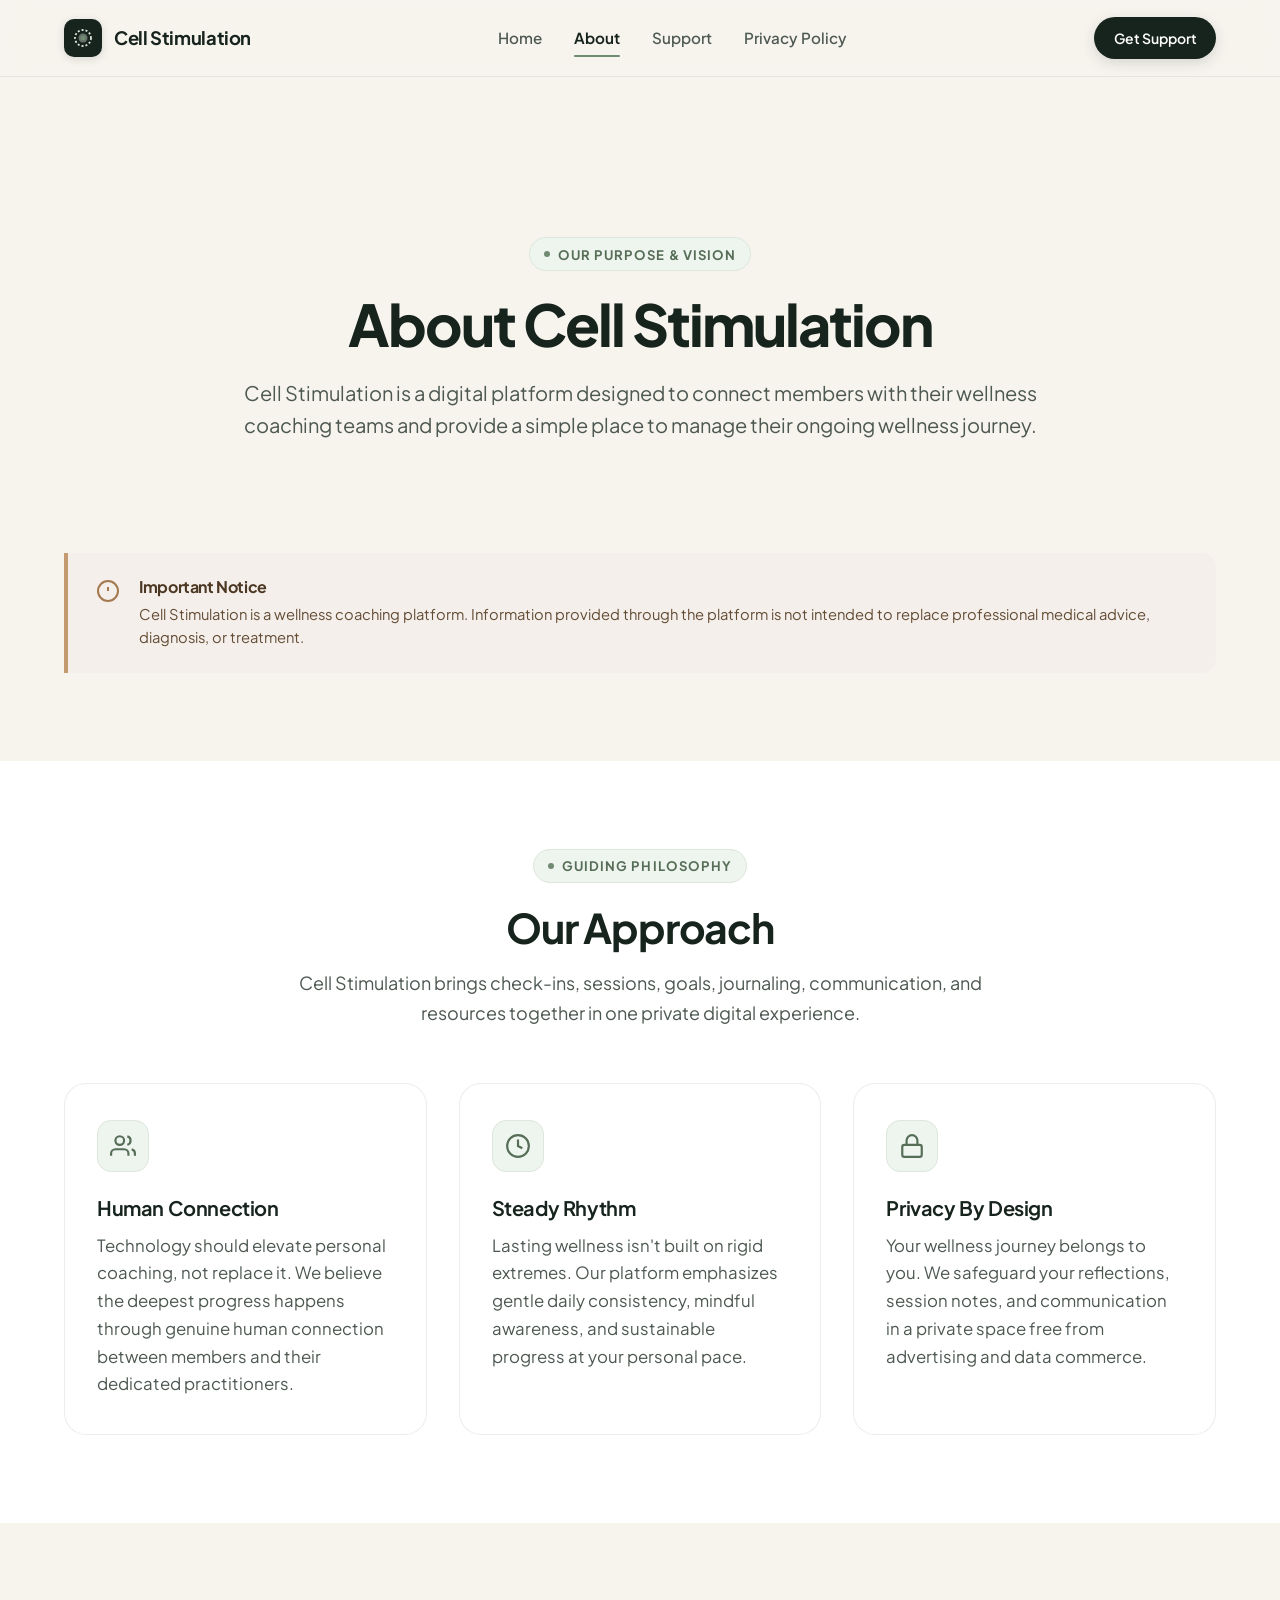
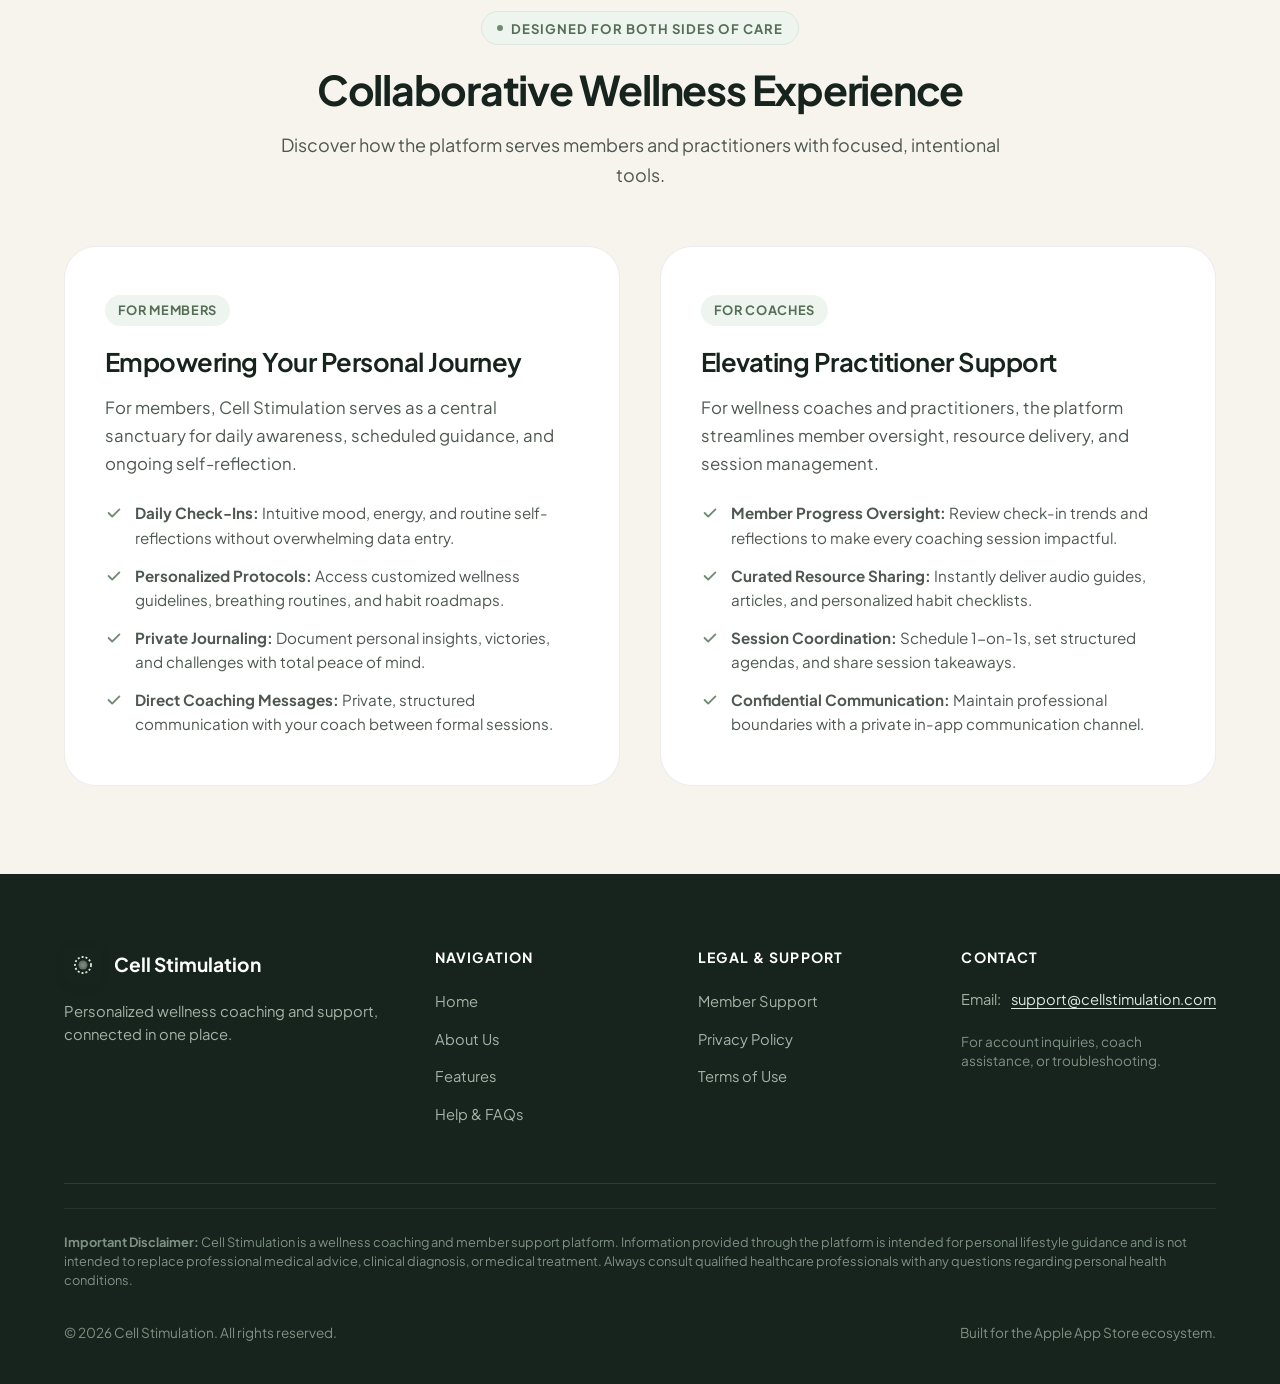
==== commit 6bb6fd92: "Remove download app buttons across all pages and replace with support navigation" ====
--- a/about/index.html
+++ b/about/index.html
@@ -53,12 +53,7 @@
 
         <!-- Right Side CTA -->
         <div class="nav-actions">
-          <a href="../#app-download" class="btn btn-primary btn-sm">
-            <svg class="btn-icon" viewBox="0 0 24 24" fill="currentColor">
-              <path d="M18.71 19.5c-.83 1.24-1.71 2.45-3.05 2.47-1.34.03-1.77-.79-3.29-.79-1.53 0-2 .77-3.27.82-1.31.05-2.3-1.32-3.14-2.53C4.25 17 2.94 12.45 4.7 9.39c.87-1.52 2.43-2.48 4.12-2.51 1.28-.02 2.5.87 3.29.87.78 0 2.26-1.07 3.81-.91.65.03 2.47.26 3.64 1.98-.09.06-2.17 1.28-2.15 3.81.03 3.02 2.65 4.03 2.68 4.04-.03.07-.42 1.44-1.38 2.83M15.97 6.84c.64-.78 1.08-1.86.96-2.95-.93.04-2.05.62-2.71 1.4-.58.67-1.09 1.76-.95 2.82 1.03.08 2.07-.54 2.7-1.27z"/>
-            </svg>
-            Download App
-          </a>
+          <a href="../support/" class="btn btn-primary btn-sm">Get Support</a>
           <button class="mobile-toggle" aria-label="Toggle Navigation Menu" aria-expanded="false">
             <span class="hamburger-icon">
               <span class="hamburger-line"></span>
@@ -77,8 +72,8 @@
       <a href="../support/" class="mobile-nav-link">Support</a>
       <a href="../privacy-policy/" class="mobile-nav-link">Privacy Policy</a>
       <a href="../terms/" class="mobile-nav-link">Terms of Use</a>
-      <a href="../#app-download" class="btn btn-primary" style="margin-top: 0.5rem;">
-        Download the App
+      <a href="../support/" class="btn btn-primary" style="margin-top: 0.5rem;">
+        Get Support
       </a>
     </div>
   </header>
@@ -295,7 +290,7 @@
             <li><a href="../" class="footer-link">Home</a></li>
             <li><a href="./" class="footer-link">About Us</a></li>
             <li><a href="../#features" class="footer-link">Features</a></li>
-            <li><a href="../#app-download" class="footer-link">Download App</a></li>
+            <li><a href="../support/" class="footer-link">Help & FAQs</a></li>
           </ul>
         </div>
 
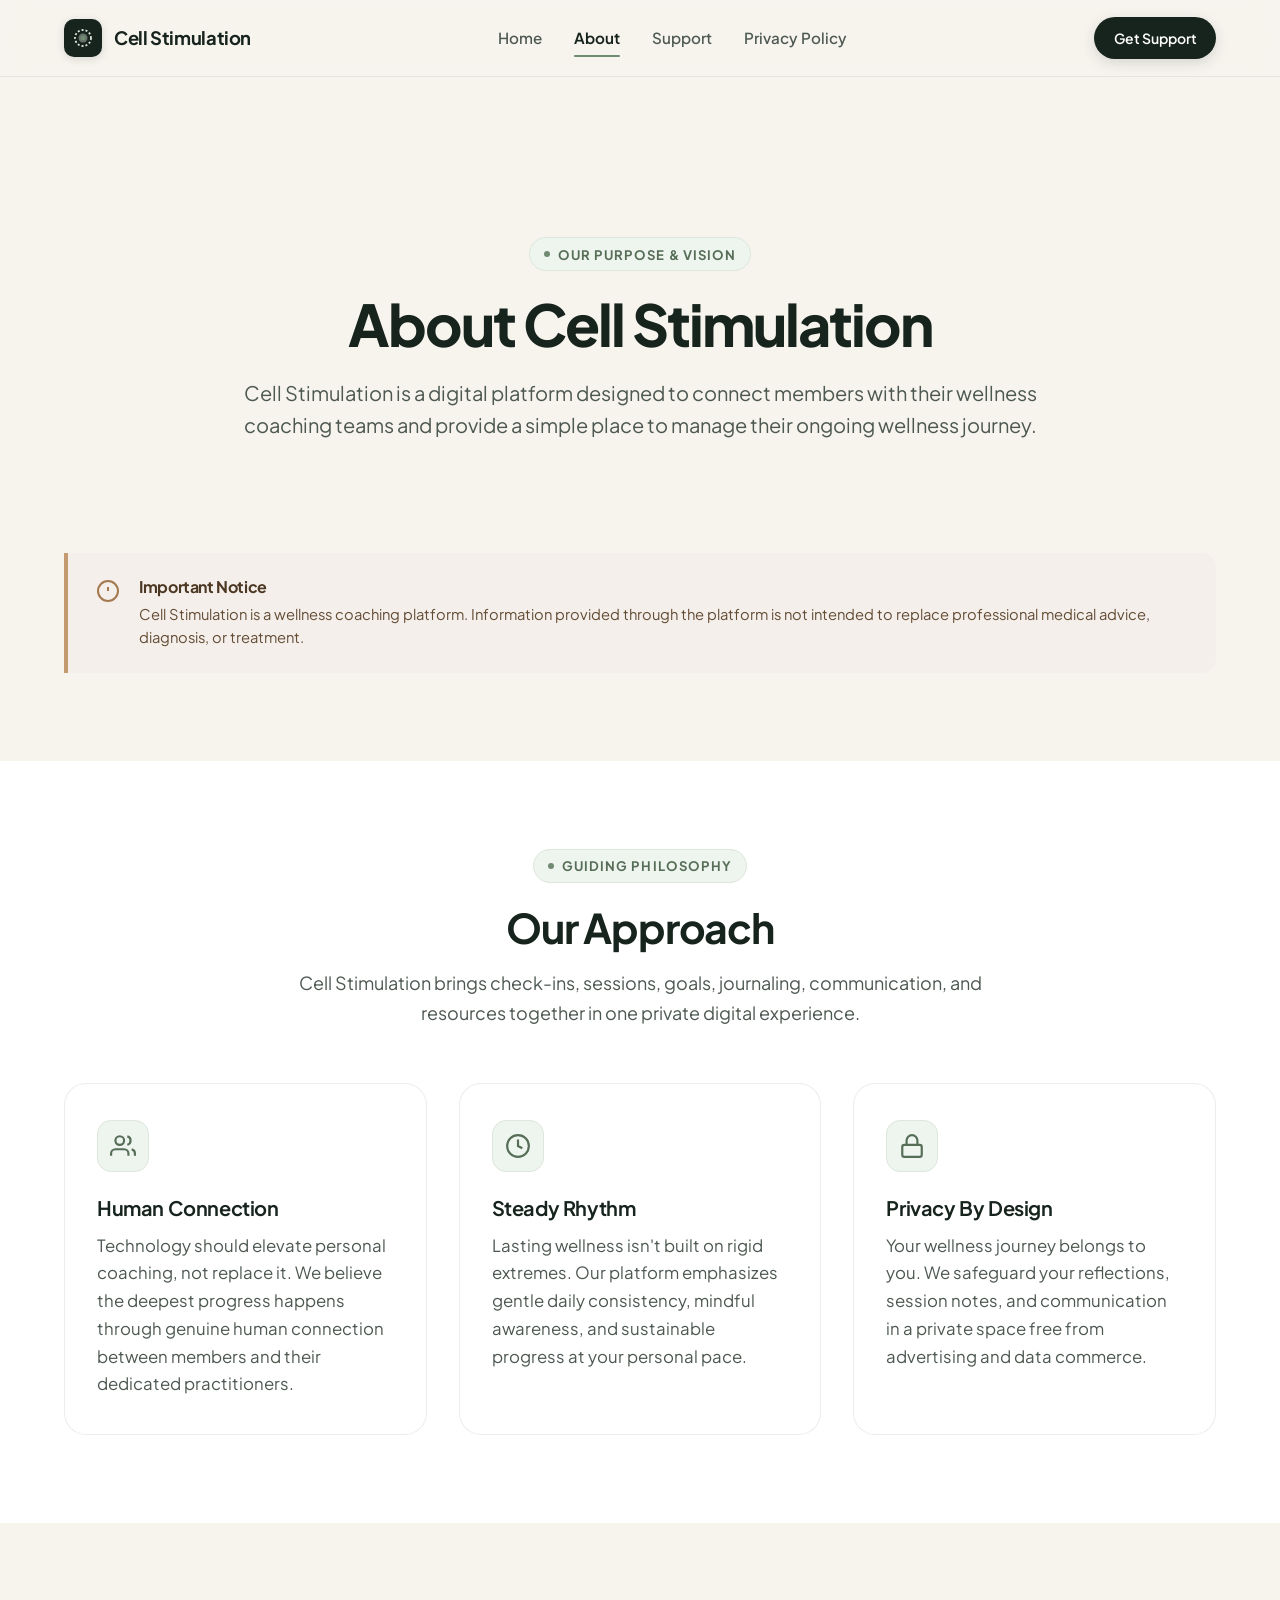
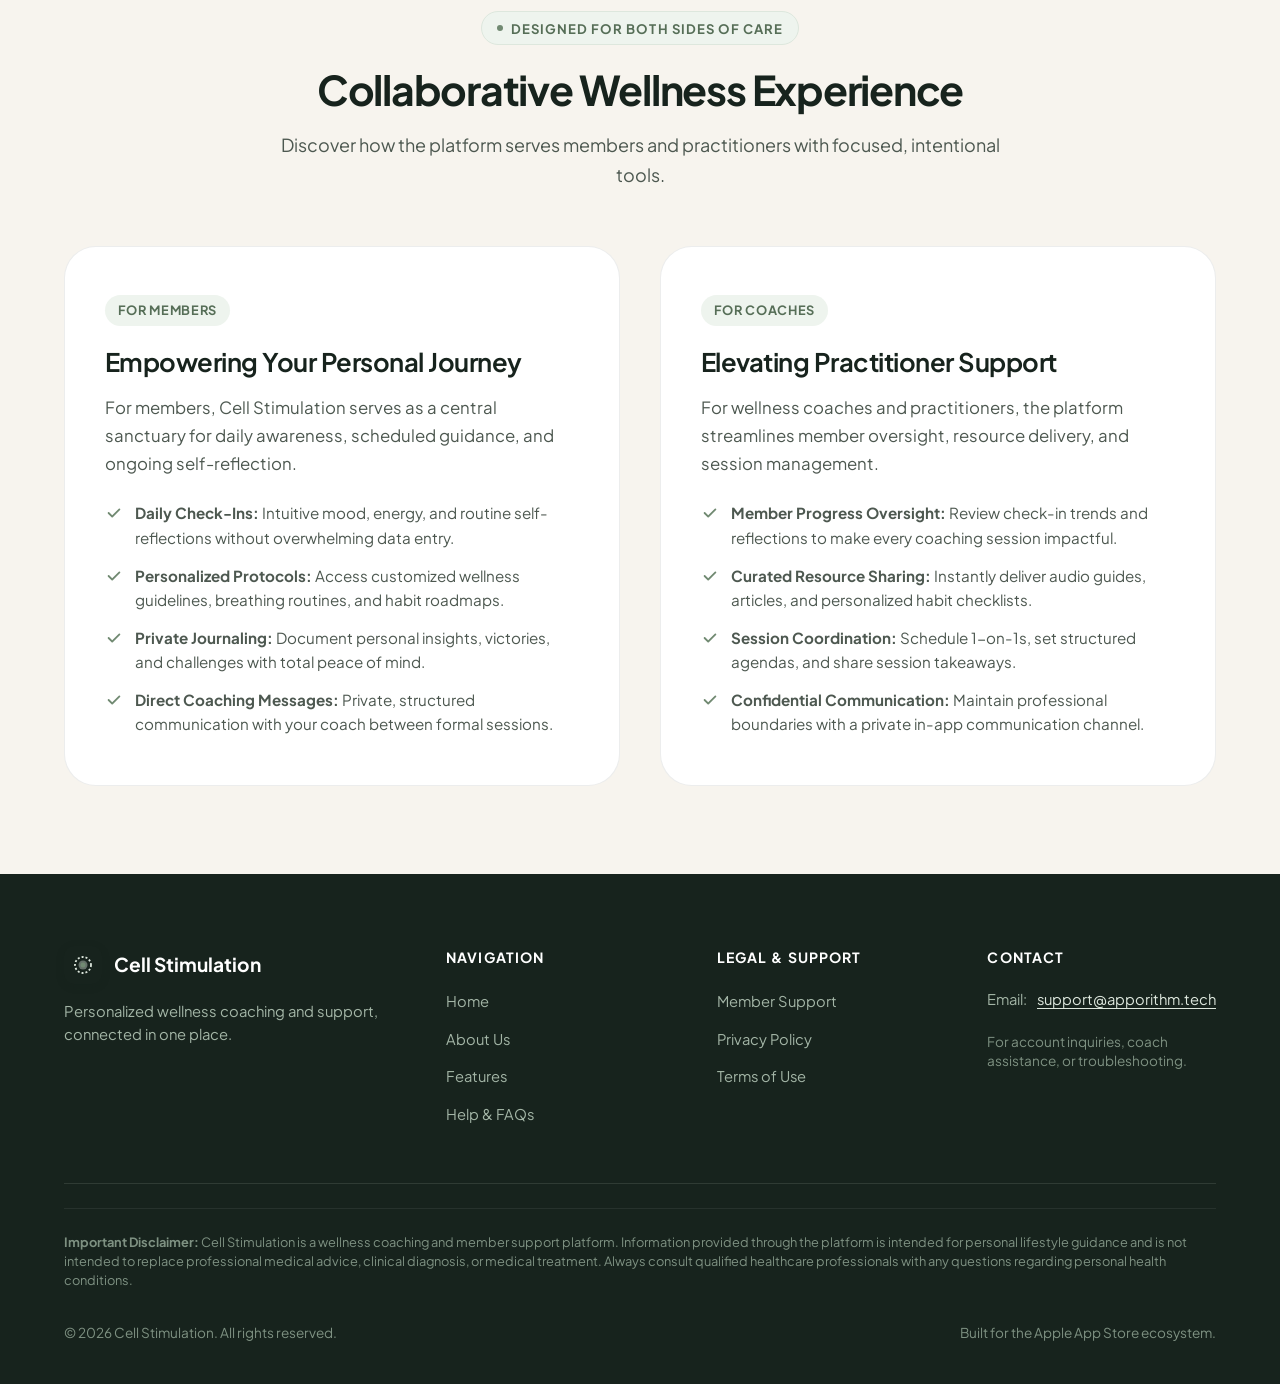
==== commit 6f920f61: "Update official support email to support@apporithm.tech" ====
--- a/about/index.html
+++ b/about/index.html
@@ -308,7 +308,7 @@
           <div class="footer-links">
             <div class="footer-contact-item">
               <span>Email:</span>
-              <a href="mailto:support@cellstimulation.com" class="support-email-link">support@cellstimulation.com</a>
+              <a href="mailto:support@apporithm.tech" class="support-email-link">support@apporithm.tech</a>
             </div>
             <p style="font-size: 0.85rem; color: #7E9182; margin-top: 0.5rem; line-height: 1.4;">
               For account inquiries, coach assistance, or troubleshooting.
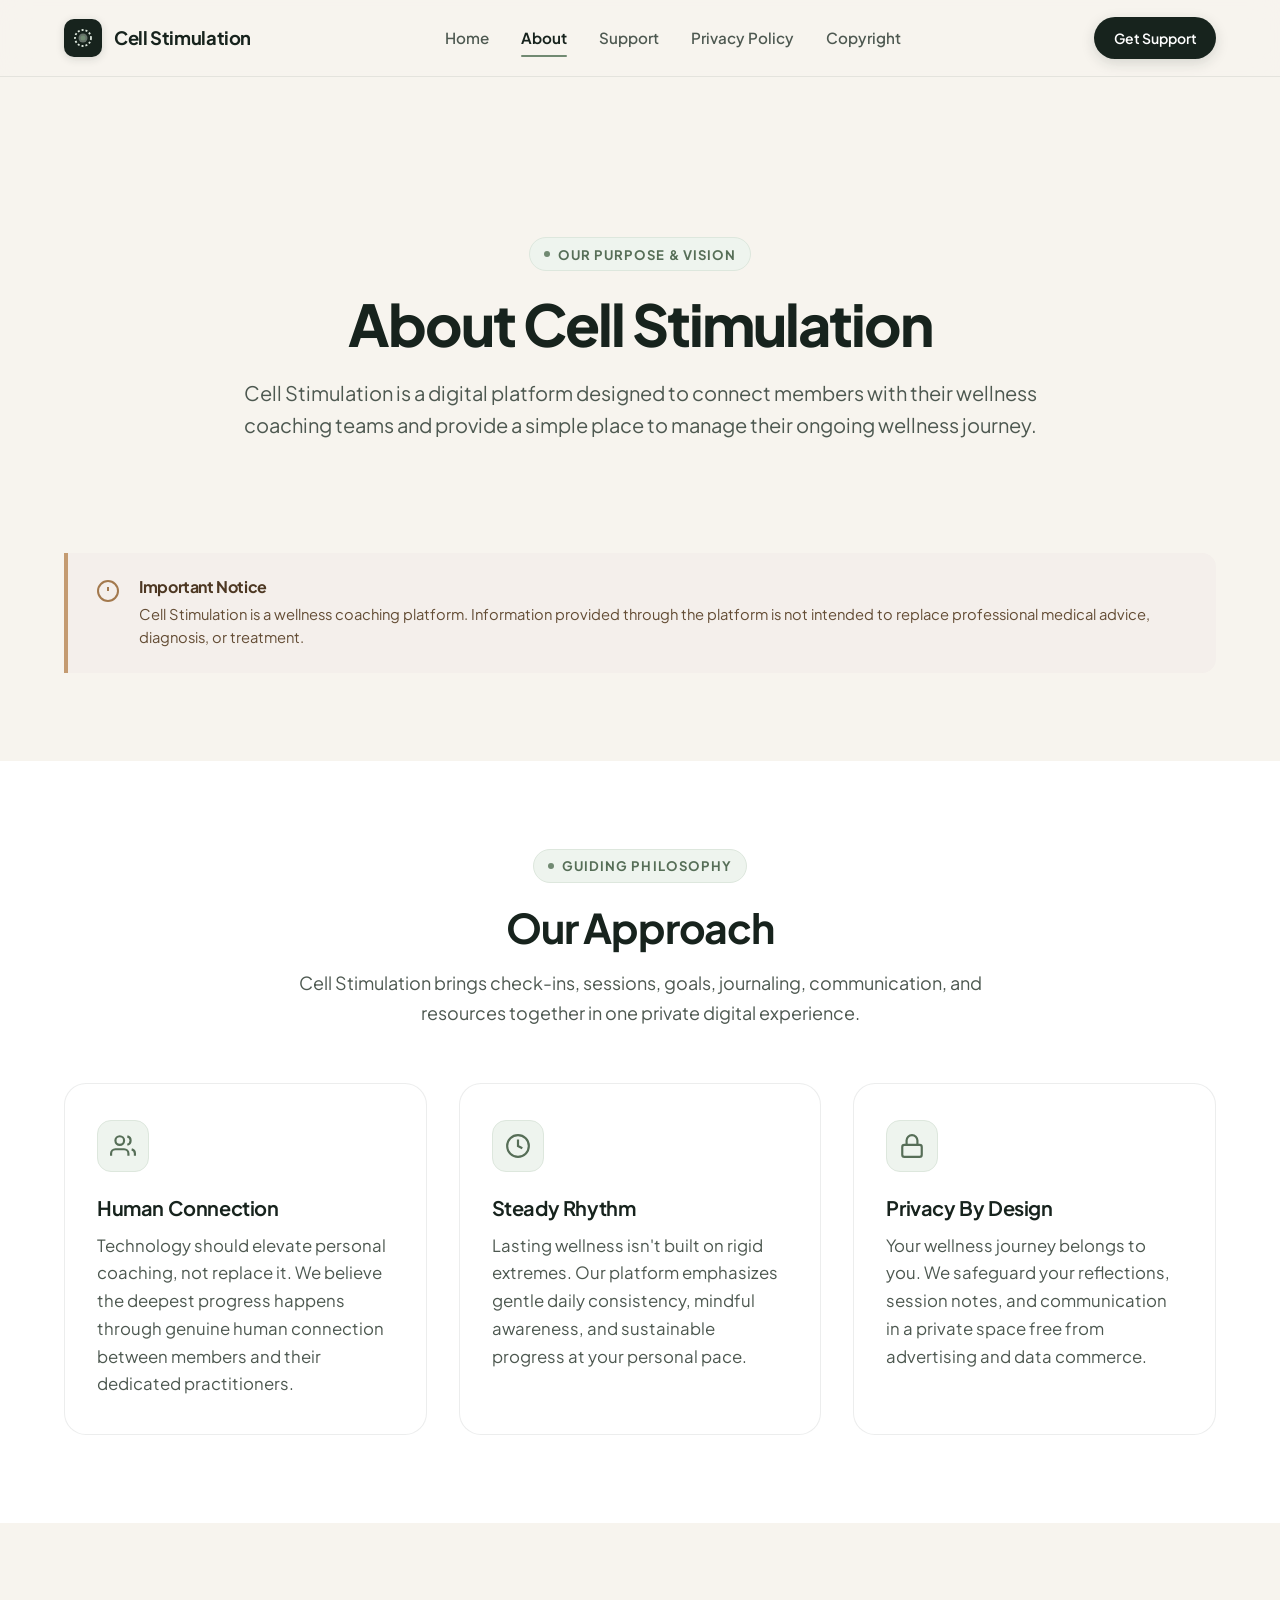
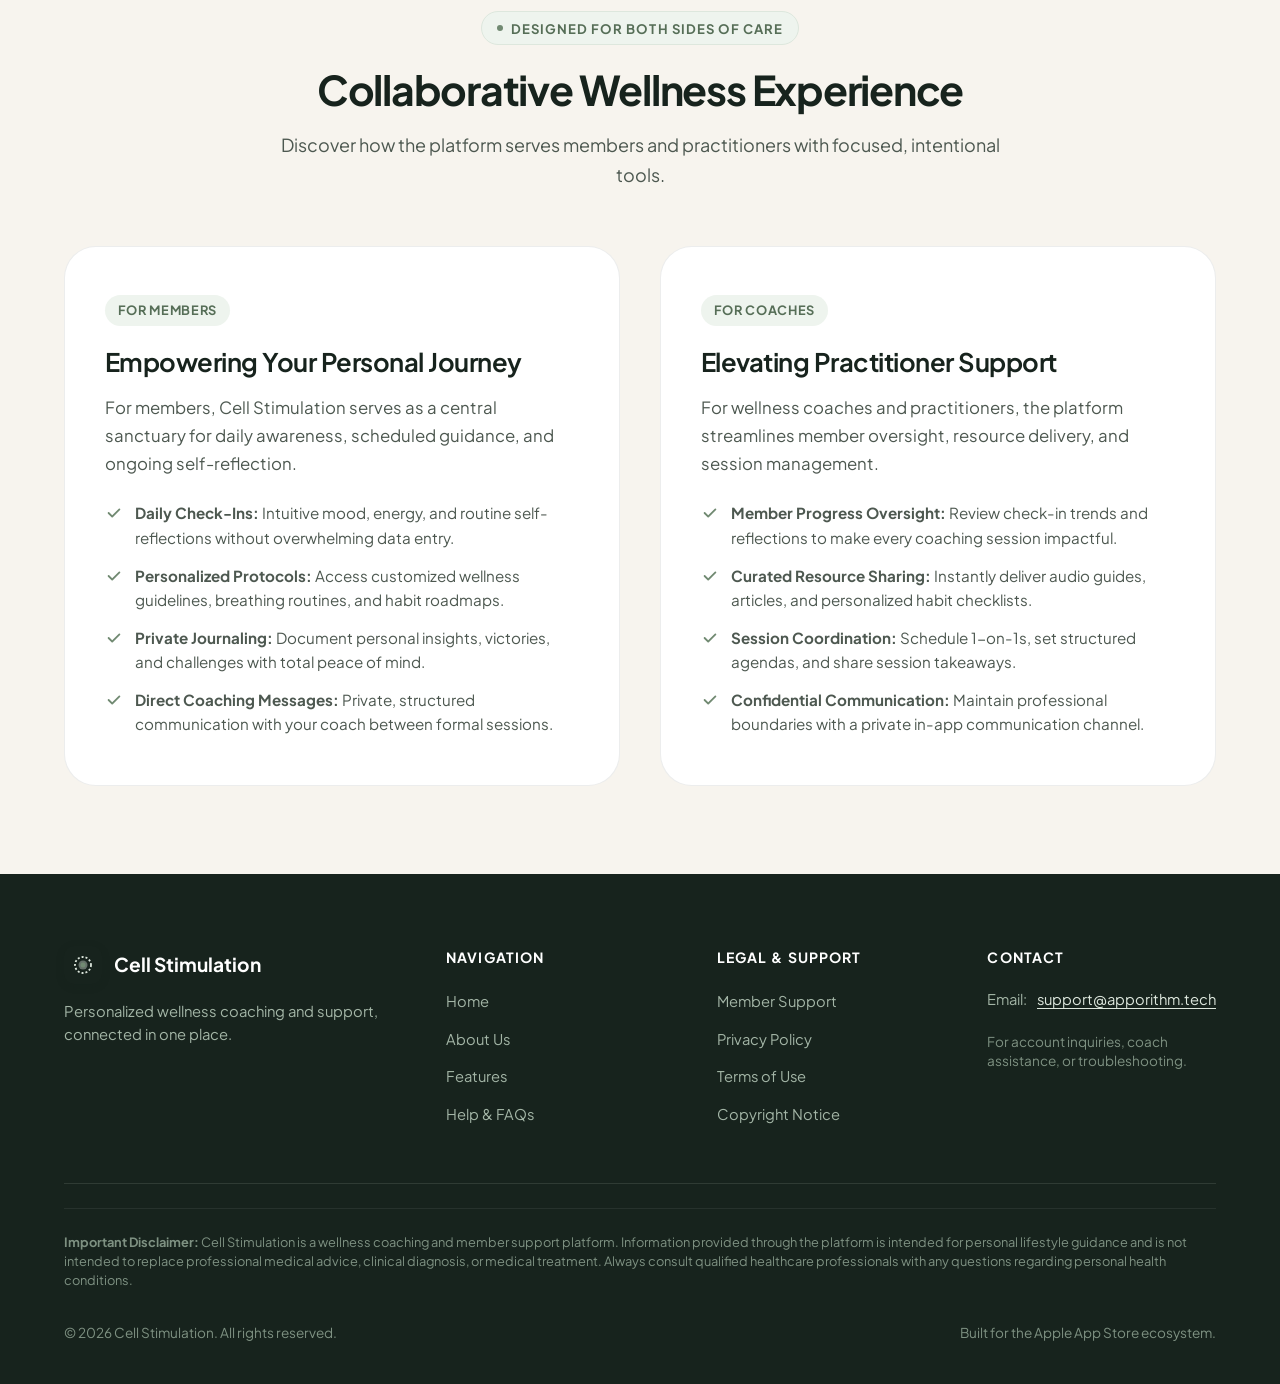
==== commit 681462bf: "Add copyright notice page and update App Store support documentation" ====
--- a/about/index.html
+++ b/about/index.html
@@ -49,6 +49,7 @@
           <a href="./" class="nav-link active" aria-current="page">About</a>
           <a href="../support/" class="nav-link">Support</a>
           <a href="../privacy-policy/" class="nav-link">Privacy Policy</a>
+          <a href="../copyright/" class="nav-link">Copyright</a>
         </div>
 
         <!-- Right Side CTA -->
@@ -72,6 +73,7 @@
       <a href="../support/" class="mobile-nav-link">Support</a>
       <a href="../privacy-policy/" class="mobile-nav-link">Privacy Policy</a>
       <a href="../terms/" class="mobile-nav-link">Terms of Use</a>
+      <a href="../copyright/" class="mobile-nav-link">Copyright Notice</a>
       <a href="../support/" class="btn btn-primary" style="margin-top: 0.5rem;">
         Get Support
       </a>
@@ -300,6 +302,7 @@
             <li><a href="../support/" class="footer-link">Member Support</a></li>
             <li><a href="../privacy-policy/" class="footer-link">Privacy Policy</a></li>
             <li><a href="../terms/" class="footer-link">Terms of Use</a></li>
+            <li><a href="../copyright/" class="footer-link">Copyright Notice</a></li>
           </ul>
         </div>
 
--- a/assets/css/main.css
+++ b/assets/css/main.css
@@ -459,8 +459,8 @@
    HERO SECTION
    -------------------------------------------------------------------------- */
 .hero {
-  padding: 4.5rem 0 5.5rem 0;
-  background: radial-gradient(circle at 80% 20%, rgba(221, 231, 221, 0.45) 0%, rgba(247, 244, 238, 0) 65%);
+  padding: 5.5rem 0 6rem 0;
+  background: radial-gradient(circle at 50% 20%, rgba(221, 231, 221, 0.45) 0%, rgba(247, 244, 238, 0) 70%);
   overflow: hidden;
 }
 
@@ -475,6 +475,12 @@
   max-width: 580px;
 }
 
+.hero-content-centered {
+  max-width: 840px;
+  margin: 0 auto;
+  text-align: center;
+}
+
 .hero-title {
   margin-bottom: 1.5rem;
 }
@@ -489,6 +495,10 @@
   align-items: center;
   gap: 1rem;
   margin-bottom: 2.5rem;
+}
+
+.hero-actions-centered {
+  justify-content: center;
 }
 
 .hero-trust-bar {
@@ -498,6 +508,12 @@
   gap: 1.75rem;
   padding-top: 1.75rem;
   border-top: 1px solid var(--border-subtle);
+}
+
+.hero-trust-bar-centered {
+  justify-content: center;
+  max-width: 620px;
+  margin: 0 auto;
 }
 
 .trust-item {
@@ -1692,6 +1708,168 @@
 }
 
 /* --------------------------------------------------------------------------
+   APPLE APP STORE SUBMISSION SPECIFICATION CARDS
+   -------------------------------------------------------------------------- */
+.appstore-spec-card {
+  background: var(--white);
+  border: 1px solid var(--border-sage);
+  border-radius: var(--radius-lg);
+  padding: 1.75rem 2rem;
+  margin: 2rem 0;
+  box-shadow: var(--shadow-sm);
+  position: relative;
+  overflow: hidden;
+}
+
+.appstore-spec-card::before {
+  content: '';
+  position: absolute;
+  top: 0;
+  left: 0;
+  right: 0;
+  height: 4px;
+  background: linear-gradient(90deg, var(--sage), var(--primary-dark));
+}
+
+.spec-header {
+  display: flex;
+  align-items: center;
+  justify-content: space-between;
+  flex-wrap: wrap;
+  gap: 0.75rem;
+  margin-bottom: 1.25rem;
+}
+
+.spec-badge {
+  display: inline-flex;
+  align-items: center;
+  gap: 0.5rem;
+  font-size: 0.8rem;
+  font-weight: 700;
+  text-transform: uppercase;
+  letter-spacing: 0.05em;
+  padding: 0.35rem 0.85rem;
+  background: var(--soft-sage-subtle);
+  color: var(--sage-dark);
+  border-radius: var(--radius-full);
+  border: 1px solid var(--soft-sage);
+}
+
+.spec-badge-apple {
+  background: #000000;
+  color: #FFFFFF;
+  border-color: #000000;
+}
+
+.spec-badge-apple svg {
+  width: 14px;
+  height: 14px;
+  fill: currentColor;
+}
+
+.spec-official-quote {
+  background: var(--surface-subtle);
+  border-left: 3px solid var(--sage);
+  border-radius: 0 var(--radius-sm) var(--radius-sm) 0;
+  padding: 0.85rem 1.15rem;
+  margin-bottom: 1.5rem;
+  font-size: 0.92rem;
+  color: var(--text-secondary);
+  font-style: italic;
+  line-height: 1.55;
+}
+
+.spec-official-quote strong {
+  color: var(--primary-dark);
+  font-style: normal;
+}
+
+.spec-field-label {
+  font-size: 0.82rem;
+  font-weight: 700;
+  text-transform: uppercase;
+  letter-spacing: 0.06em;
+  color: var(--text-muted);
+  margin-bottom: 0.5rem;
+}
+
+.spec-code-box {
+  display: flex;
+  align-items: center;
+  justify-content: space-between;
+  gap: 1rem;
+  background: var(--primary-dark);
+  color: #FFFFFF;
+  padding: 1rem 1.25rem;
+  border-radius: var(--radius-md);
+  margin-bottom: 1.25rem;
+  flex-wrap: wrap;
+}
+
+.spec-code-text {
+  font-family: ui-monospace, SFMono-Regular, Menlo, Monaco, Consolas, monospace;
+  font-size: 1.05rem;
+  font-weight: 600;
+  letter-spacing: 0.02em;
+  color: #E2EDE3;
+  word-break: break-all;
+}
+
+.spec-copy-btn {
+  display: inline-flex;
+  align-items: center;
+  gap: 0.45rem;
+  background: var(--sage);
+  color: #FFFFFF;
+  border: none;
+  padding: 0.5rem 1rem;
+  border-radius: var(--radius-sm);
+  font-size: 0.85rem;
+  font-weight: 600;
+  cursor: pointer;
+  transition: all var(--transition-fast);
+  white-space: nowrap;
+}
+
+.spec-copy-btn:hover {
+  background: var(--sage-hover);
+  transform: translateY(-1px);
+}
+
+.spec-copy-btn.copied {
+  background: #2E7D32;
+}
+
+.spec-dos-donts {
+  display: grid;
+  grid-template-columns: 1fr 1fr;
+  gap: 1rem;
+  margin-top: 1.25rem;
+  padding-top: 1.25rem;
+  border-top: 1px solid var(--border-subtle);
+}
+
+.spec-rule-item {
+  display: flex;
+  align-items: flex-start;
+  gap: 0.6rem;
+  font-size: 0.88rem;
+  line-height: 1.45;
+}
+
+.spec-icon-pass {
+  color: #2E7D32;
+  font-weight: 800;
+  flex-shrink: 0;
+}
+
+.spec-icon-fail {
+  color: #C62828;
+  font-weight: 800;
+  flex-shrink: 0;
+}
+
+/* --------------------------------------------------------------------------
    PRIVACY POLICY & LEGAL PAGES (App Store Required 20 Sections)
    -------------------------------------------------------------------------- */
 .legal-layout {
@@ -1974,4 +2152,8 @@
     flex-direction: column;
     text-align: center;
   }
-}
+  
+  .spec-dos-donts {
+    grid-template-columns: 1fr;
+  }
+}
